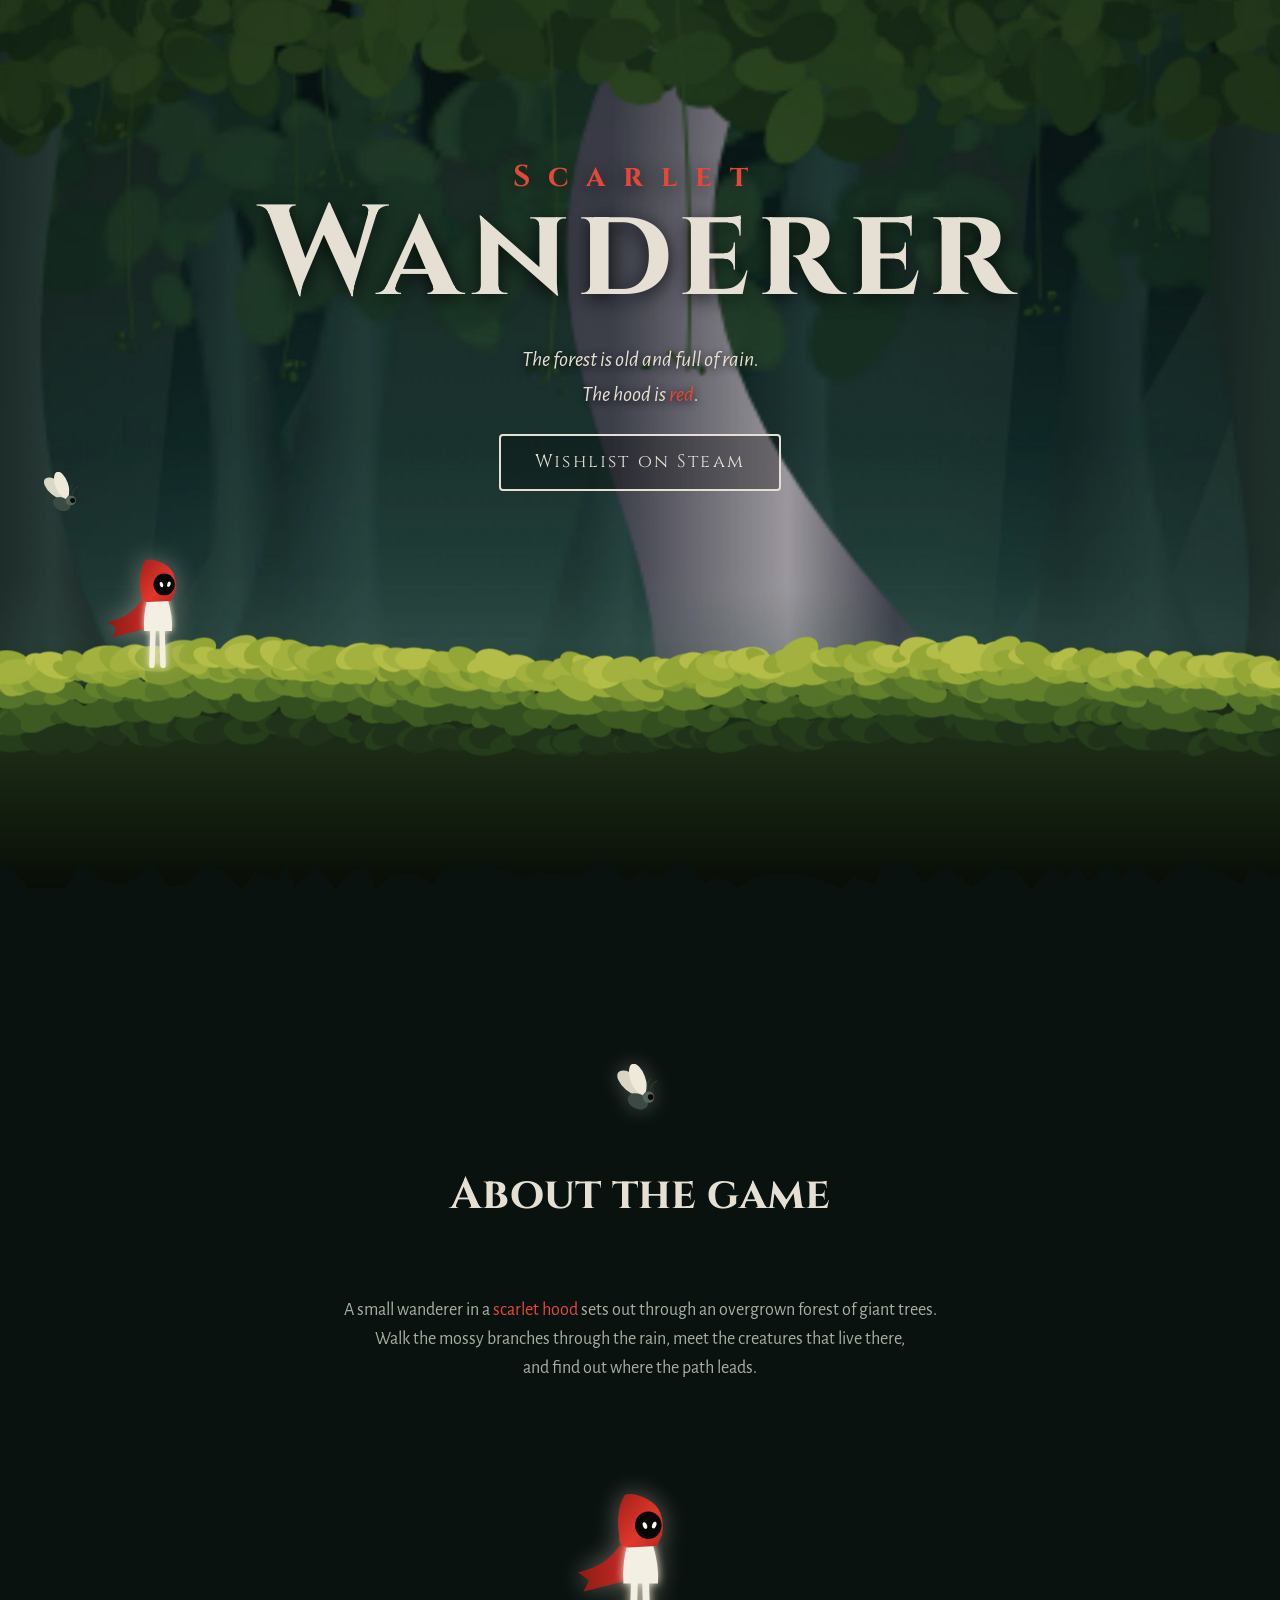
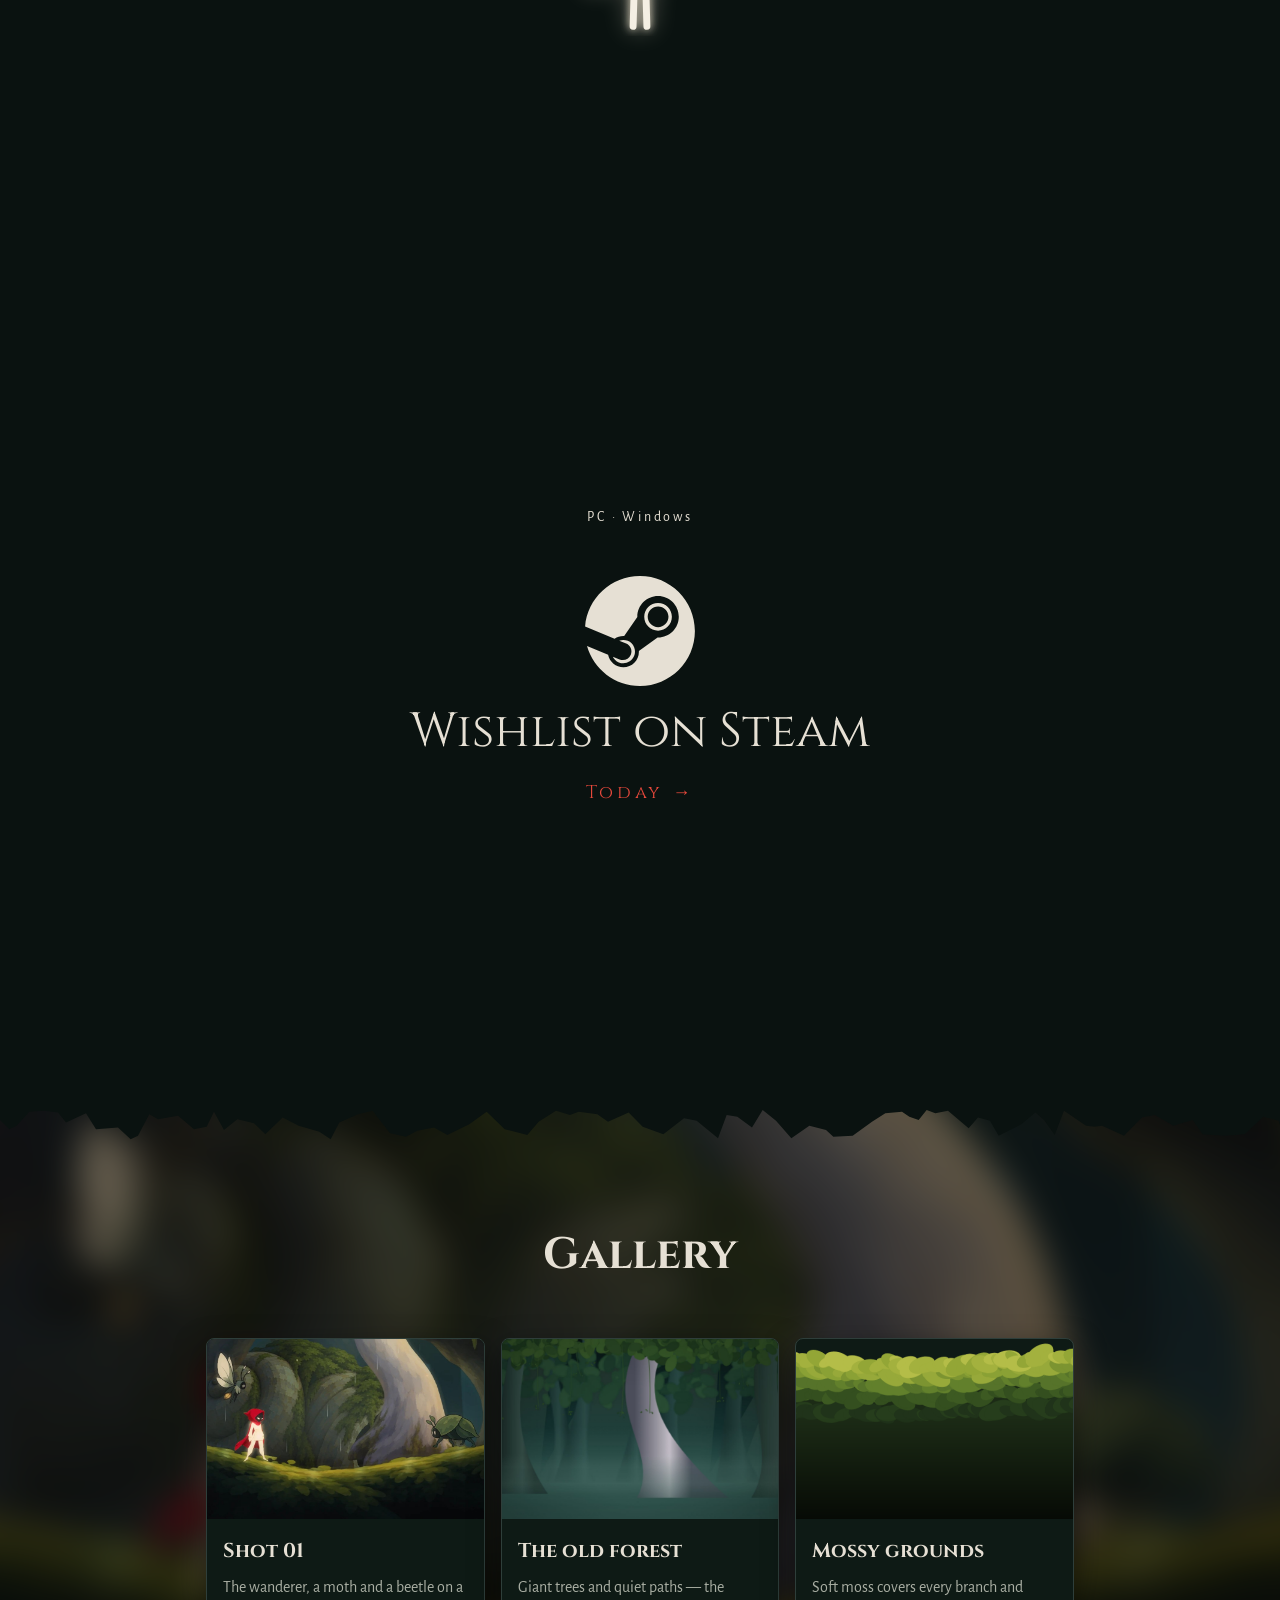
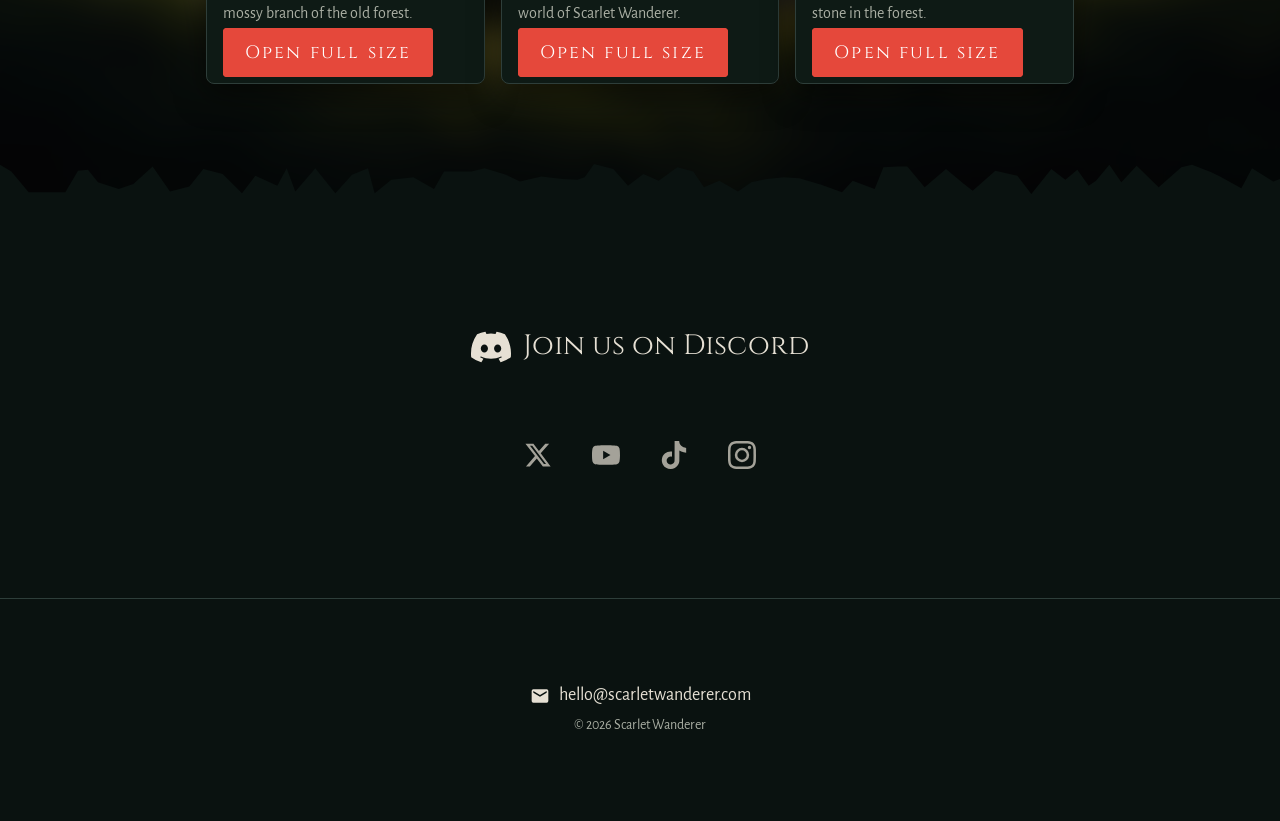
==== index.html @ e4aa215d "Decorate About section with moth and wanderer assets" ====
<!DOCTYPE html>
<html lang="en">

<head>
  <meta charset="UTF-8">
  <meta name="viewport" content="width=device-width, initial-scale=1">
  <title>Scarlet Wanderer</title>
  <meta name="description" content="Scarlet Wanderer: a PC game about a small wanderer in a scarlet hood.">
  <link rel="icon" href="img/favicon.svg">
  <!-- Шрифты: Cinzel для заголовков, Alegreya Sans для текста -->
  <link rel="stylesheet"
    href="https://fonts.googleapis.com/css2?family=Alegreya+Sans:ital@0;1&family=Cinzel:wght@600;700&display=swap">
  <link rel="stylesheet" href="css/style.css">
</head>

<body>

  <!-- 1. ГЛАВНЫЙ ЭКРАН: фон, название, земля и герой -->
  <header class="hero">
    <img class="hero-bg" src="img/forest.jpg" alt="">

    <h1 class="title">
      <span class="title-small">Scarlet</span>
      <span class="title-big">Wanderer</span>
    </h1>
    <p class="tagline">
      The forest is old and full of rain.<br>
      The hood is <span class="red">red</span>.
    </p>
    <!-- ЗАМЕНИТЬ: ссылка на страницу игры в Steam -->
    <a class="btn" href="https://store.steampowered.com/search/?term=Scarlet+Wanderer" target="_blank">
      Wishlist on Steam
    </a>

    <img class="ground" src="img/moss.png" alt="">

    <!-- Персонаж и мотылёк. Их двигают CSS-анимации в style.css -->
    <div class="player">
      <img class="moth" src="img/moth.svg" alt="">
      <img class="hero-img" src="img/hero.svg" alt="The wanderer in a red hood">
    </div>

    <img class="tear tear-bottom" src="img/tear-bottom.svg" alt="">
  </header>

  <main>
    <!-- 2. ОБ ИГРЕ: отдельный кадр на весь экран -->
    <section class="section about">
      <img class="about-moth" src="img/moth.svg" alt="">
      <h2>About the game</h2>
      <!-- ЗАМЕНИТЬ: настоящее описание игры -->
      <p>
        A small wanderer in a <span class="red">scarlet hood</span> sets out through an overgrown forest of giant
        trees.<br>
        Walk the mossy branches through the rain, meet the creatures that live there,<br>
        and find out where the path leads.
      </p>
      <img class="about-hero" src="img/hero.svg" alt="The wanderer in a red hood">
    </section>

    <!-- Вишлист в Steam: отдельный кадр на весь экран -->
    <section class="section wishlist">
      <p class="platform">PC <span class="dot">·</span> Windows</p>
      <a class="steam" href="https://store.steampowered.com/search/?term=Scarlet+Wanderer" target="_blank">
        <img src="img/icons/steam.svg" alt="">
        <span class="steam-text">Wishlist on Steam</span>
        <span class="steam-today">Today →</span>
      </a>
    </section>

    <!-- 3. ГАЛЕРЕЯ: полоса с размытым кадром из игры на фоне и рваными краями сверху и снизу.
         Внутри — три карточки Card с сайта Bootstrap (getbootstrap.com/docs/5.3/components/card/).
         Чтобы добавить карточку, скопируйте блок <div class="card">…</div> и положите картинку в img/ -->
    <section class="gallery-band">
      <img class="gallery-bg" src="img/shot-01.jpg" alt="">
      <img class="tear tear-top" src="img/tear-top.svg" alt="">
      <div class="section">
        <h2>Gallery</h2>
      <div class="cards">
        <div class="card">
          <img src="img/shot-01.jpg" class="card-img-top" alt="Scarlet Wanderer screenshot: the wanderer, a moth and a beetle">
          <div class="card-body">
            <h5 class="card-title">Shot 01</h5>
            <p class="card-text">The wanderer, a moth and a beetle on a mossy branch of the old forest.</p>
            <a href="img/shot-01.jpg" class="btn btn-primary" target="_blank">Open full size</a>
          </div>
        </div>

        <div class="card">
          <img src="img/forest.jpg" class="card-img-top" alt="The old forest with giant trees">
          <div class="card-body">
            <h5 class="card-title">The old forest</h5>
            <p class="card-text">Giant trees and quiet paths — the world of Scarlet Wanderer.</p>
            <a href="img/forest.jpg" class="btn btn-primary" target="_blank">Open full size</a>
          </div>
        </div>

        <div class="card">
          <img src="img/moss.png" class="card-img-top" alt="Soft moss covering the forest ground">
          <div class="card-body">
            <h5 class="card-title">Mossy grounds</h5>
            <p class="card-text">Soft moss covers every branch and stone in the forest.</p>
            <a href="img/moss.png" class="btn btn-primary" target="_blank">Open full size</a>
          </div>
        </div>
        </div>
      </div>
      <img class="tear tear-bottom" src="img/tear-bottom.svg" alt="">
    </section>

    <!-- 4. СООБЩЕСТВО: ЗАМЕНИТЬ ссылки на свои -->
    <section class="section community">
      <a class="discord" href="https://discord.gg/" target="_blank">
        <img src="img/icons/discord.svg" alt="">
        <span>Join us on Discord</span>
      </a>
      <div class="socials">
        <a href="https://x.com/" target="_blank"><img src="img/icons/x.svg" alt="X"></a>
        <a href="https://www.youtube.com/" target="_blank"><img src="img/icons/youtube.svg" alt="YouTube"></a>
        <a href="https://www.tiktok.com/" target="_blank"><img src="img/icons/tiktok.svg" alt="TikTok"></a>
        <a href="https://www.instagram.com/" target="_blank"><img src="img/icons/instagram.svg" alt="Instagram"></a>
      </div>
    </section>
  </main>

  <!-- 5. ПОДВАЛ -->
  <footer class="footer">
    <p>
      <img class="mail" src="img/icons/mail.svg" alt="">
      <!-- ЗАМЕНИТЬ: почта для связи -->
      <span>hello@scarletwanderer.com</span><br>
      <span class="copy">© 2026 Scarlet Wanderer</span>
    </p>
  </footer>
</body>

</html>
---- css/style.css ----
/* ---------- Цвета и шрифты сайта ---------- */
:root {
  --bg: #0a1210;
  --text: #e6e0d4;
  --dim: #a9aea3;
  --red: #e5483b;
  --line: #2e3e3a;
  --ground: 30vh; /* высота полосы мха на главном экране */
  --title-font: "Cinzel", Georgia, serif;
  --text-font: "Alegreya Sans", Arial, sans-serif;
}

* { box-sizing: border-box; }

body {
  margin: 0;
  background: var(--bg);
  color: var(--text);
  font-family: var(--text-font);
  font-size: 18px;
  line-height: 1.6;
}

a { color: inherit; text-decoration: none; }
img { max-width: 100%; }
.red { color: var(--red); }

/* ---------- 1. Главный экран ---------- */
.hero {
  position: relative;
  min-height: 100vh;
  overflow: hidden;
  display: flex;
  flex-direction: column;
  align-items: center;
  padding: 18vh 16px 0;
  text-align: center;
}

/* Фон-картинка растягивается на весь экран */
.hero-bg {
  position: absolute;
  inset: 0;
  width: 100%;
  height: 100%;
  object-fit: cover;
  filter: brightness(0.8);
}

/* Дождь убран: блок .rain удалён из index.html */

/* Всё, что внутри главного экрана, лежит поверх фона */
.title, .tagline, .btn, .player { position: relative; z-index: 2; }

.title {
  margin: 0;
  font-family: var(--title-font);
  line-height: 1;
  text-shadow: 0 4px 20px rgba(0, 0, 0, 0.8);
}

/* span по умолчанию строчный, display: block ставит слова друг под другом */
.title-small { display: block; font-size: clamp(16px, 2.6vw, 30px); letter-spacing: 0.6em; color: var(--red); }
.title-big { display: block; font-size: clamp(44px, 10vw, 128px); letter-spacing: 0.06em; }

.tagline {
  font-style: italic;
  font-size: clamp(17px, 1.9vw, 22px);
  text-shadow: 0 2px 8px rgba(0, 0, 0, 0.9);
}

.btn {
  padding: 12px 34px;
  border: 2px solid var(--text);
  border-radius: 4px;
  font-family: var(--title-font);
  letter-spacing: 0.12em;
  background: rgba(0, 0, 0, 0.3);
  transition: 0.3s;
}

.btn:hover { border-color: var(--red); background: rgba(214, 58, 46, 0.3); }

/* Полоса мха внизу экрана */
.ground {
  position: absolute;
  left: 0;
  bottom: 0;
  width: 100%;
  height: var(--ground);
  object-fit: cover;
  object-position: top;
  z-index: 1;
}

/* Персонаж стоит на мхе, неподвижный статичный кадр */
.player {
  position: absolute;
  left: 8%;
  bottom: calc(var(--ground) * 0.84);
  pointer-events: none; /* не мешает нажимать на кнопку */
}

.hero-img {
  display: block;
  height: 16vh;
  filter: drop-shadow(0 0 12px rgba(255, 244, 220, 0.35));
}

/* Мотылёк висит рядом с героем */
.moth {
  position: absolute;
  top: -40%;
  left: -60%;
  width: 50%;
}

/* ---------- 2–4. Секции: много воздуха, каждый блок — отдельно ---------- */
.section { max-width: 900px; margin: 0 auto; padding: 120px 16px; text-align: center; }
h2 { margin: 0 0 48px; font-family: var(--title-font); font-size: clamp(30px, 4vw, 44px); }

.about p { color: var(--dim); }

/* Украшения секции «About the game»: мотылёк над заголовком и герой под текстом */
.about-moth {
  align-self: center;
  width: 64px;
  margin: 0 0 32px;
  filter: drop-shadow(0 0 10px rgba(255, 244, 220, 0.25));
}

.about-hero {
  align-self: center;
  height: 20vh;
  margin-top: 56px;
  filter: drop-shadow(0 0 12px rgba(255, 244, 220, 0.35));
}

.platform { font-size: 14px; letter-spacing: 0.2em; margin-bottom: 48px; }

/* «About the game» и «Wishlist on Steam» — два отдельных кадра на весь экран */
.about,
.wishlist {
  min-height: 100vh;
  display: flex;
  flex-direction: column;
  justify-content: center;
}

.steam { display: inline-flex; flex-direction: column; align-items: center; gap: 8px; }
.steam img { width: 110px; transition: 0.3s; }
.steam:hover img { transform: scale(1.08); }
.steam-text { font-family: var(--title-font); font-size: clamp(28px, 5vw, 48px); }
.steam-today { font-family: var(--title-font); color: var(--red); letter-spacing: 0.2em; }

/* ---------- Лента галереи: размытый кадр из игры на фоне, рваные края сверху и снизу ---------- */
.gallery-band { position: relative; overflow: hidden; }

.gallery-bg {
  position: absolute;
  inset: 0;
  width: 100%;
  height: 100%;
  object-fit: cover;
  filter: blur(16px) brightness(0.45);
  transform: scale(1.1); /* чтобы размытые края не просвечивали */
}

/* Рваные края цвета страницы: в галерее и внизу главного экрана */
.tear { position: absolute; left: 0; width: 100%; height: 50px; z-index: 1; }
.tear-top { top: 0; }
.tear-bottom { bottom: 0; }
.hero .tear { z-index: 3; } /* рваный край поверх мха */

.gallery-band .section { position: relative; z-index: 2; padding: 120px 16px; }

/* ---------- Галерея: три карточки в ряд, на телефоне — в столбик ---------- */
.cards { display: grid; grid-template-columns: repeat(3, 1fr); gap: 16px; }

/* ---------- Карточка: классы Card с getbootstrap.com, перекрашены под тему сайта ---------- */
.card {
  display: flex;
  flex-direction: column;
  word-wrap: break-word;
  background: #0e1a15;
  border: 1px solid var(--line);
  border-radius: 8px;
  overflow: hidden;
  box-shadow: 0 12px 30px rgba(0, 0, 0, 0.5); /* тень, чтобы карточки читались на размытом фоне */
}

.card-img-top { display: block; width: 100%; height: 180px; object-fit: cover; }

.card-body { padding: 16px; text-align: left; }
.card-title { margin: 0 0 8px; font-family: var(--title-font); font-size: 20px; }
.card-text { margin: 0 0 12px; color: var(--dim); font-size: 16px; }

/* Сплошная кнопка как btn-primary в Bootstrap, но в алом цвете игры */
.btn-primary {
  padding: 10px 20px;
  border-color: var(--red);
  background: var(--red);
  color: #fff;
}
.btn-primary:hover {
  border-color: #c73a2f;
  background: #c73a2f;
  color: #fff;
}

@media (max-width: 720px) {
  .cards { grid-template-columns: 1fr; }
  .section,
  .gallery-band .section { padding: 72px 16px; }
  h2 { margin-bottom: 32px; }
}

.discord { display: inline-flex; align-items: center; gap: 12px; font-family: var(--title-font); font-size: 28px; }
.discord img { width: 40px; }
.socials { display: flex; justify-content: center; gap: 40px; margin-top: 64px; }
.socials img { width: 28px; opacity: 0.7; transition: 0.3s; }
.socials img:hover { opacity: 1; }

/* ---------- 5. Подвал ---------- */
.footer { padding: 64px 16px; text-align: center; border-top: 1px solid var(--line); }
.mail { width: 20px; vertical-align: middle; margin-right: 6px; }
.copy { font-size: 14px; color: var(--dim); }
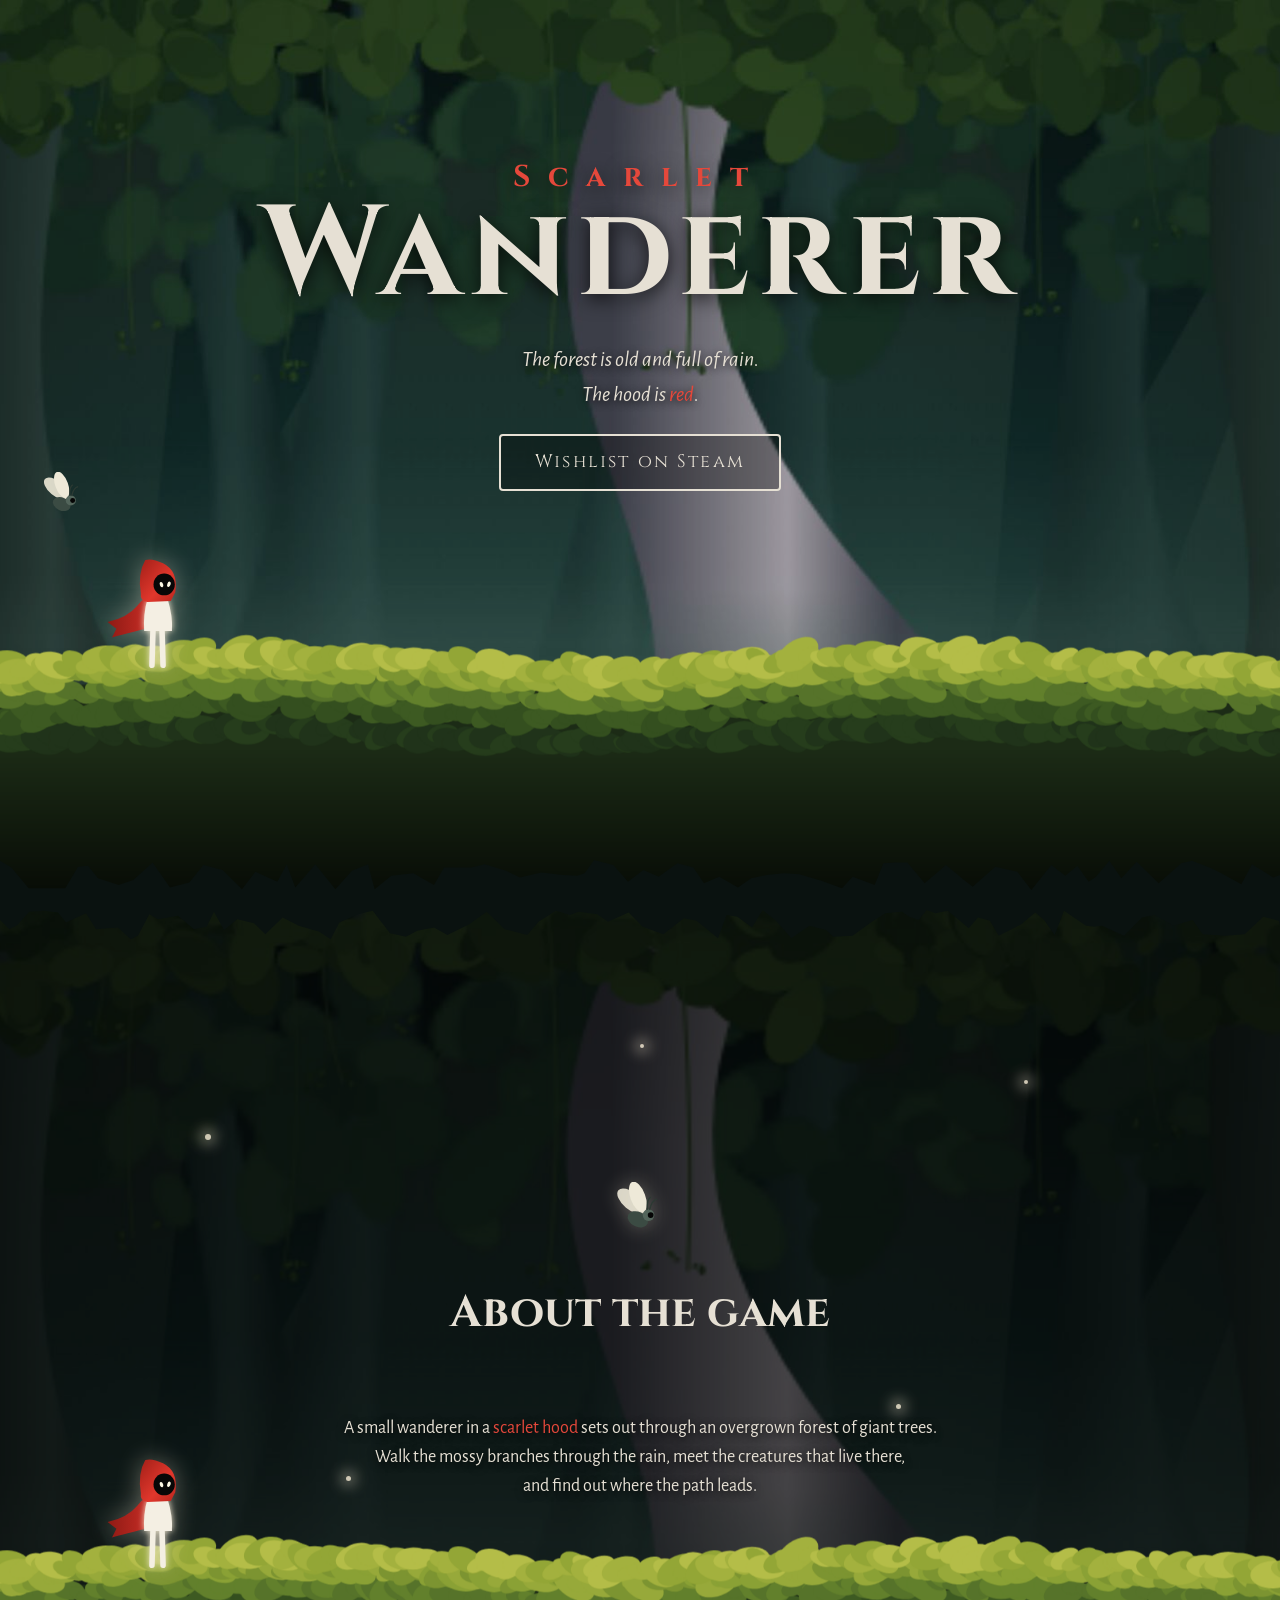
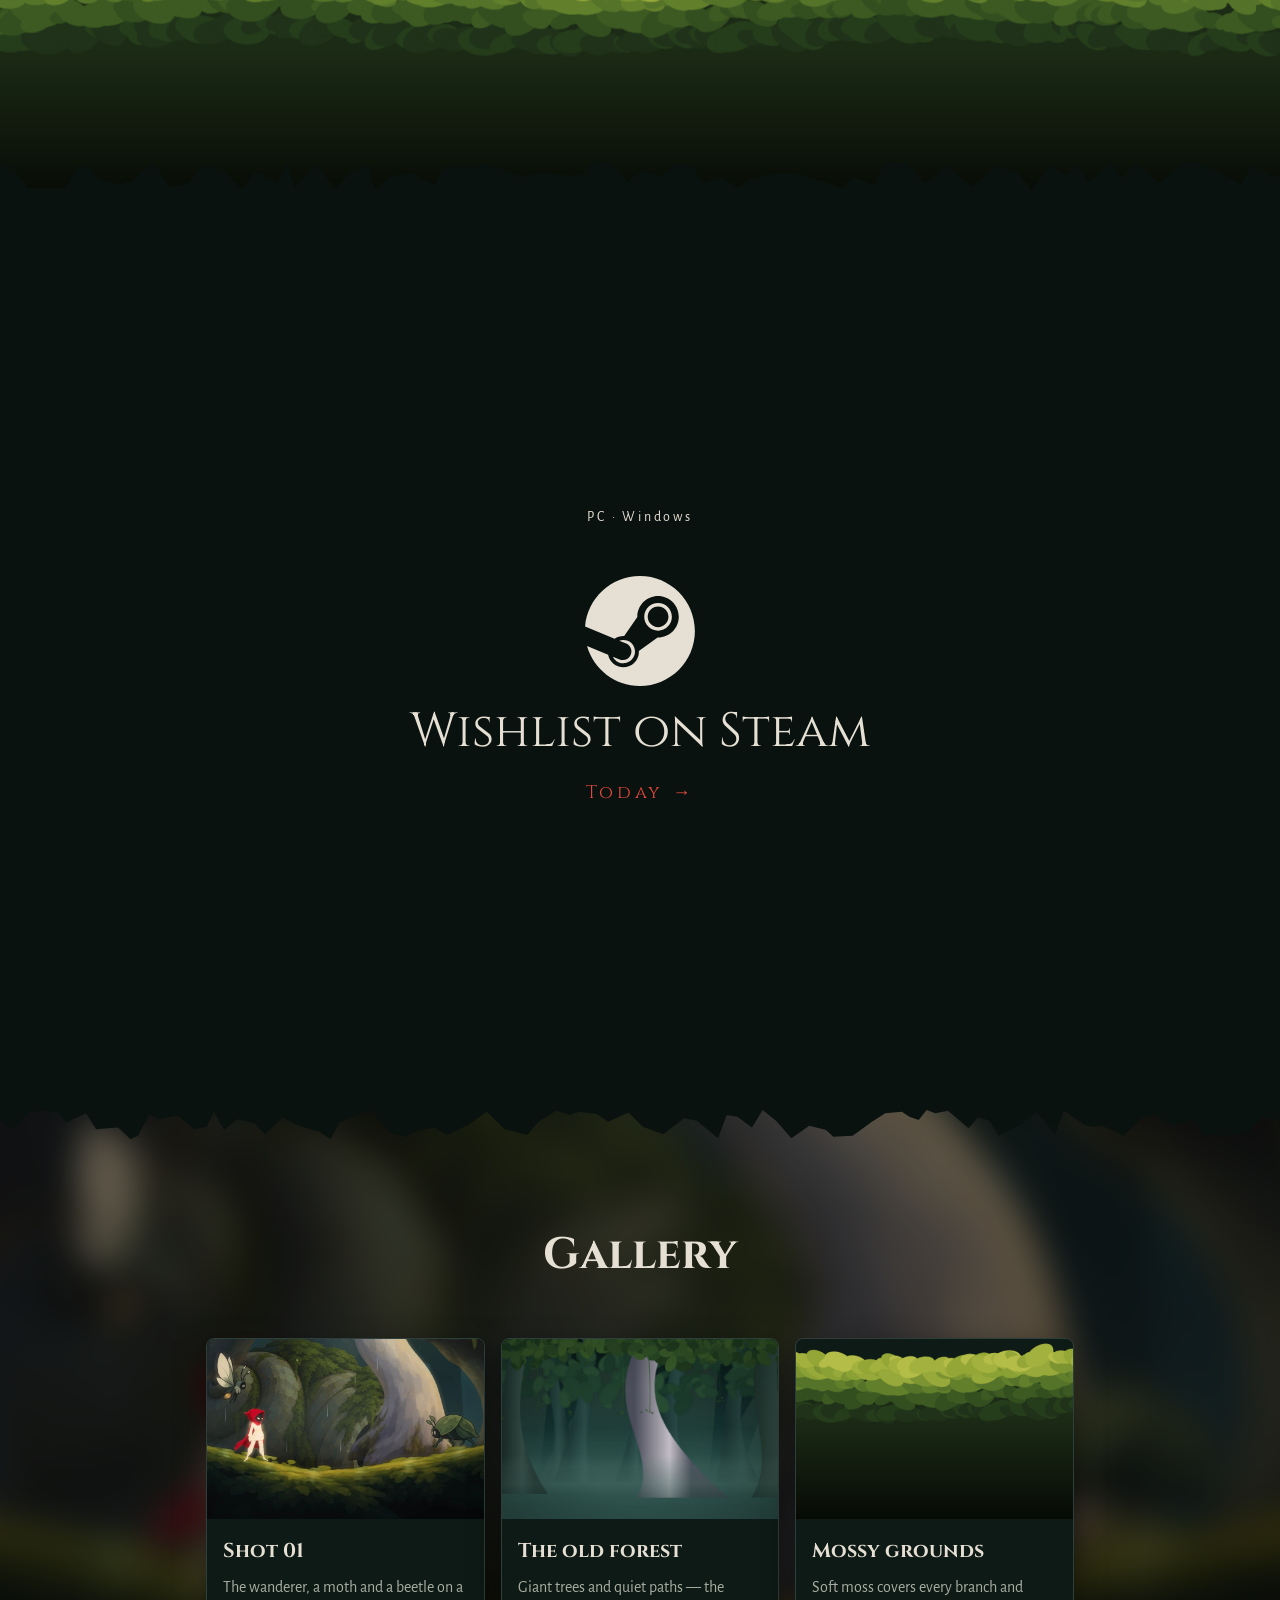
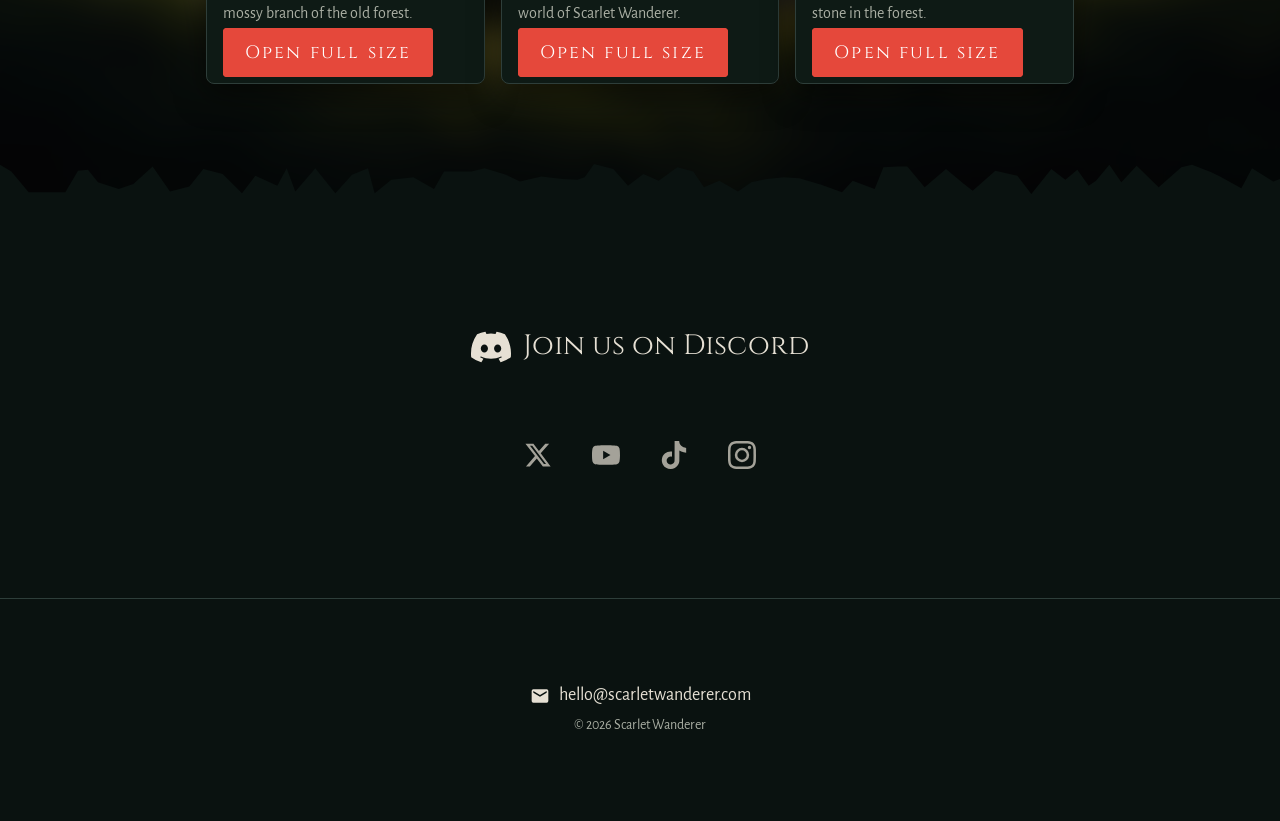
==== commit abe1dba3: "About section as full atmospheric scene: forest bg, moss, wanderer, moth, fireflies, torn edges" ====
--- a/index.html
+++ b/index.html
@@ -44,18 +44,35 @@
   </header>
 
   <main>
-    <!-- 2. ОБ ИГРЕ: отдельный кадр на весь экран -->
-    <section class="section about">
-      <img class="about-moth" src="img/moth.svg" alt="">
-      <h2>About the game</h2>
-      <!-- ЗАМЕНИТЬ: настоящее описание игры -->
-      <p>
-        A small wanderer in a <span class="red">scarlet hood</span> sets out through an overgrown forest of giant
-        trees.<br>
-        Walk the mossy branches through the rain, meet the creatures that live there,<br>
-        and find out where the path leads.
-      </p>
-      <img class="about-hero" src="img/hero.svg" alt="The wanderer in a red hood">
+    <!-- 2. ОБ ИГРЕ: отдельный кадр-сцена на весь экран — лес, мох, герой, мотылёк и светлячки -->
+    <section class="about-band">
+      <img class="about-bg" src="img/forest.jpg" alt="">
+      <img class="tear tear-top" src="img/tear-top.svg" alt="">
+
+      <!-- Светлячки: неподвижные тёплые огоньки в воздухе -->
+      <span class="firefly" style="left: 16%; top: 26%;"></span>
+      <span class="firefly" style="left: 80%; top: 20%; width: 4px; height: 4px;"></span>
+      <span class="firefly" style="left: 70%; top: 56%; width: 5px; height: 5px;"></span>
+      <span class="firefly" style="left: 27%; top: 64%; width: 5px; height: 5px;"></span>
+      <span class="firefly" style="left: 50%; top: 16%; width: 4px; height: 4px;"></span>
+
+      <div class="section about">
+        <img class="about-moth" src="img/moth.svg" alt="">
+        <h2>About the game</h2>
+        <!-- ЗАМЕНИТЬ: настоящее описание игры -->
+        <p>
+          A small wanderer in a <span class="red">scarlet hood</span> sets out through an overgrown forest of giant
+          trees.<br>
+          Walk the mossy branches through the rain, meet the creatures that live there,<br>
+          and find out where the path leads.
+        </p>
+      </div>
+
+      <img class="ground" src="img/moss.png" alt="">
+      <div class="about-player">
+        <img class="hero-img" src="img/hero.svg" alt="The wanderer in a red hood">
+      </div>
+      <img class="tear tear-bottom" src="img/tear-bottom.svg" alt="">
     </section>
 
     <!-- Вишлист в Steam: отдельный кадр на весь экран -->
--- a/css/style.css
+++ b/css/style.css
@@ -119,22 +119,53 @@
 .section { max-width: 900px; margin: 0 auto; padding: 120px 16px; text-align: center; }
 h2 { margin: 0 0 48px; font-family: var(--title-font); font-size: clamp(30px, 4vw, 44px); }
 
-.about p { color: var(--dim); }
-
-/* Украшения секции «About the game»: мотылёк над заголовком и герой под текстом */
+/* ---------- «About the game»: кадр-сцена на весь экран ---------- */
+.about-band { position: relative; overflow: hidden; }
+
+/* Фон — тот же лес, затемнённый и приглушённый */
+.about-bg {
+  position: absolute;
+  inset: 0;
+  width: 100%;
+  height: 100%;
+  object-fit: cover;
+  filter: brightness(0.35) saturate(0.9);
+}
+
+.about-band .section { position: relative; z-index: 2; }
+.about-band .tear { z-index: 3; } /* рваный край поверх мха и фона */
+
+/* Герой стоит на мху слева, как на главном экране */
+.about-player {
+  position: absolute;
+  left: 8%;
+  bottom: calc(var(--ground) * 0.84);
+  z-index: 2;
+  pointer-events: none;
+}
+
+/* Мотылёк парит над заголовком */
 .about-moth {
   align-self: center;
   width: 64px;
   margin: 0 0 32px;
-  filter: drop-shadow(0 0 10px rgba(255, 244, 220, 0.25));
-}
-
-.about-hero {
-  align-self: center;
-  height: 20vh;
-  margin-top: 56px;
-  filter: drop-shadow(0 0 12px rgba(255, 244, 220, 0.35));
-}
+  filter: drop-shadow(0 0 10px rgba(255, 244, 220, 0.3));
+}
+
+/* Светлячки: тёплые неподвижные огоньки */
+.firefly {
+  position: absolute;
+  width: 6px;
+  height: 6px;
+  border-radius: 50%;
+  background: #fff4dc;
+  box-shadow: 0 0 14px 5px rgba(255, 244, 220, 0.5);
+  opacity: 0.8;
+  z-index: 2;
+  pointer-events: none;
+}
+
+.about p { color: var(--text); text-shadow: 0 2px 8px rgba(0, 0, 0, 0.8); }
 
 .platform { font-size: 14px; letter-spacing: 0.2em; margin-bottom: 48px; }
 
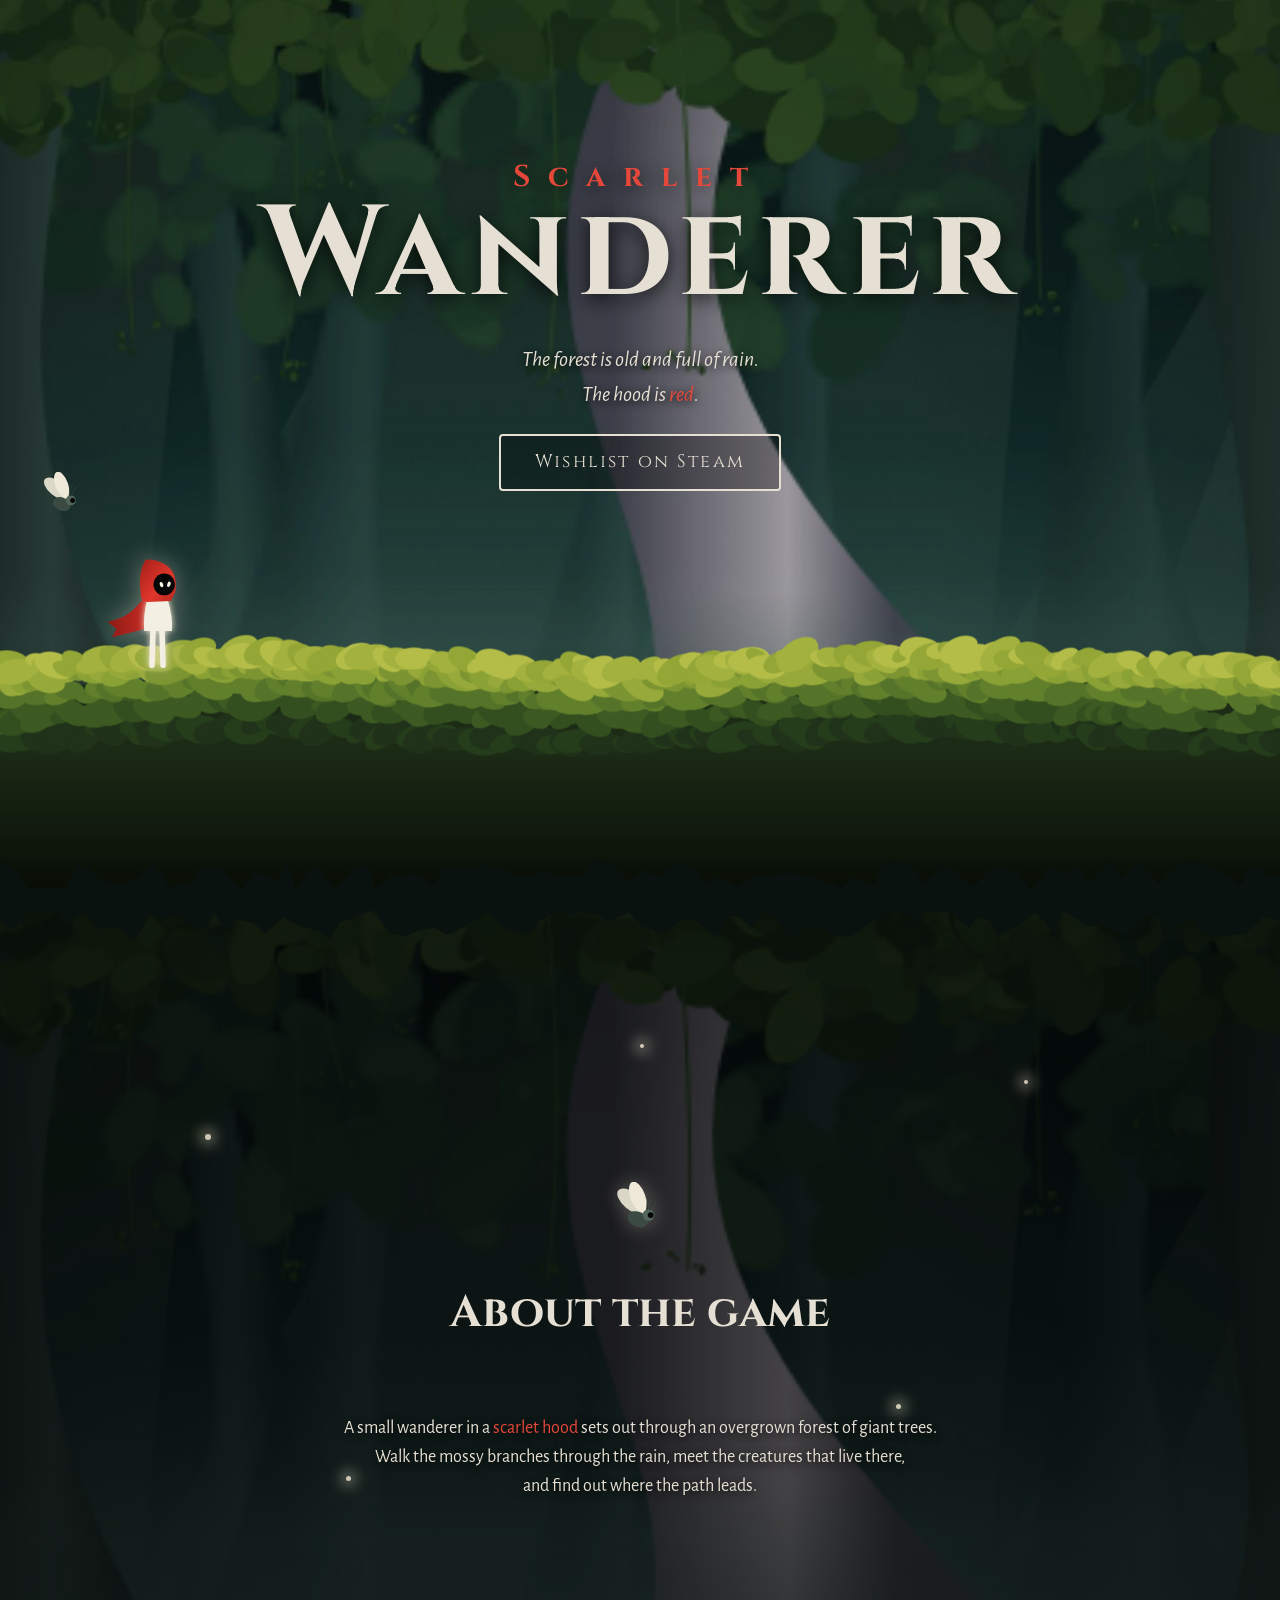
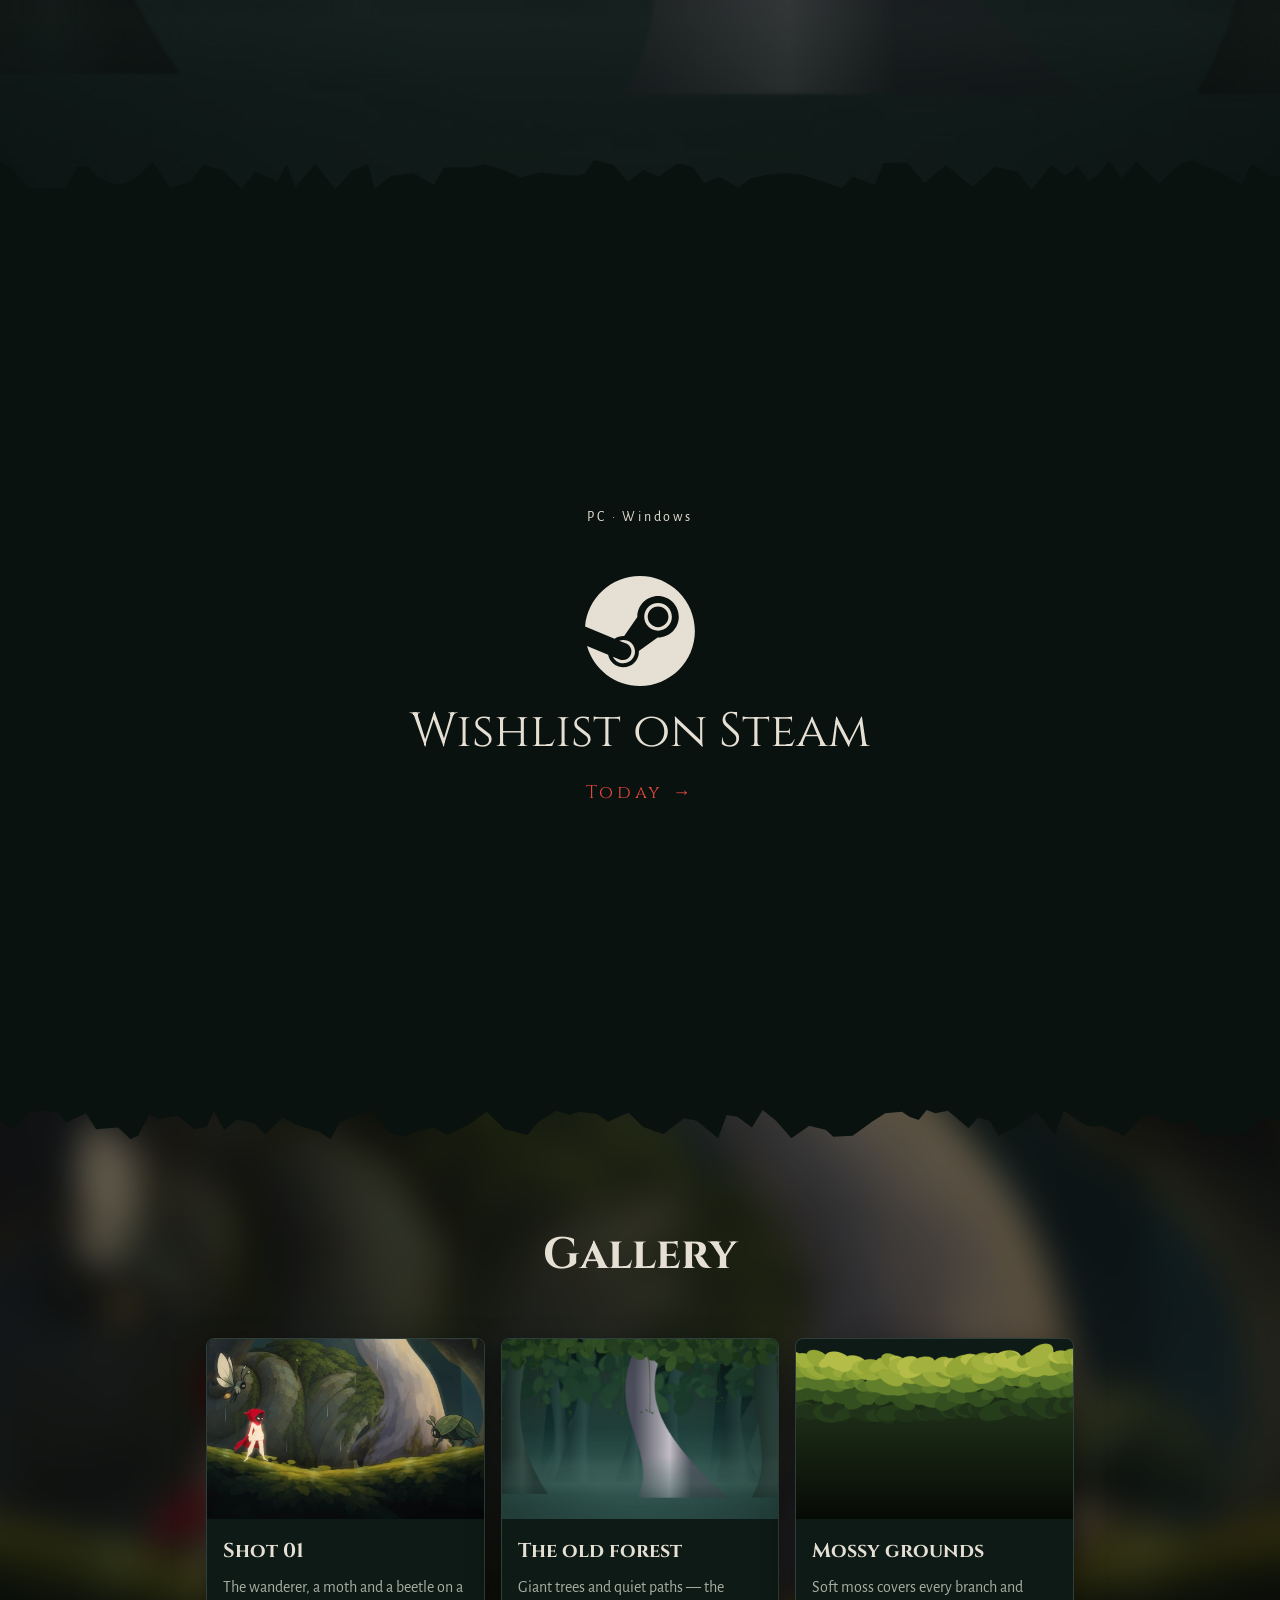
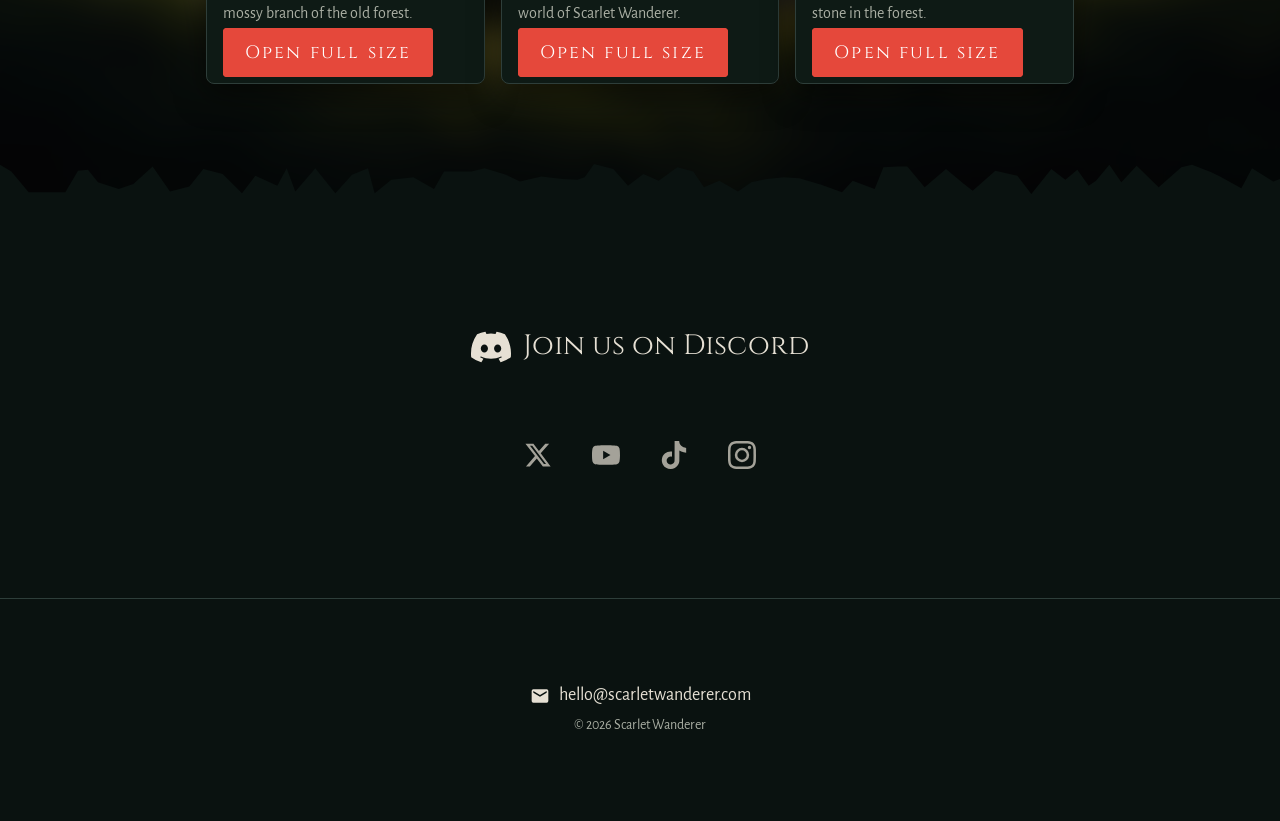
==== commit 6f9f854e: "Moss and wanderer belong to hero only; hero moss is the hero-about divider" ====
--- a/index.html
+++ b/index.html
@@ -68,10 +68,6 @@
         </p>
       </div>
 
-      <img class="ground" src="img/moss.png" alt="">
-      <div class="about-player">
-        <img class="hero-img" src="img/hero.svg" alt="The wanderer in a red hood">
-      </div>
       <img class="tear tear-bottom" src="img/tear-bottom.svg" alt="">
     </section>
 
--- a/css/style.css
+++ b/css/style.css
@@ -133,16 +133,7 @@
 }
 
 .about-band .section { position: relative; z-index: 2; }
-.about-band .tear { z-index: 3; } /* рваный край поверх мха и фона */
-
-/* Герой стоит на мху слева, как на главном экране */
-.about-player {
-  position: absolute;
-  left: 8%;
-  bottom: calc(var(--ground) * 0.84);
-  z-index: 2;
-  pointer-events: none;
-}
+.about-band .tear { z-index: 3; } /* рваный край поверх фона */
 
 /* Мотылёк парит над заголовком */
 .about-moth {
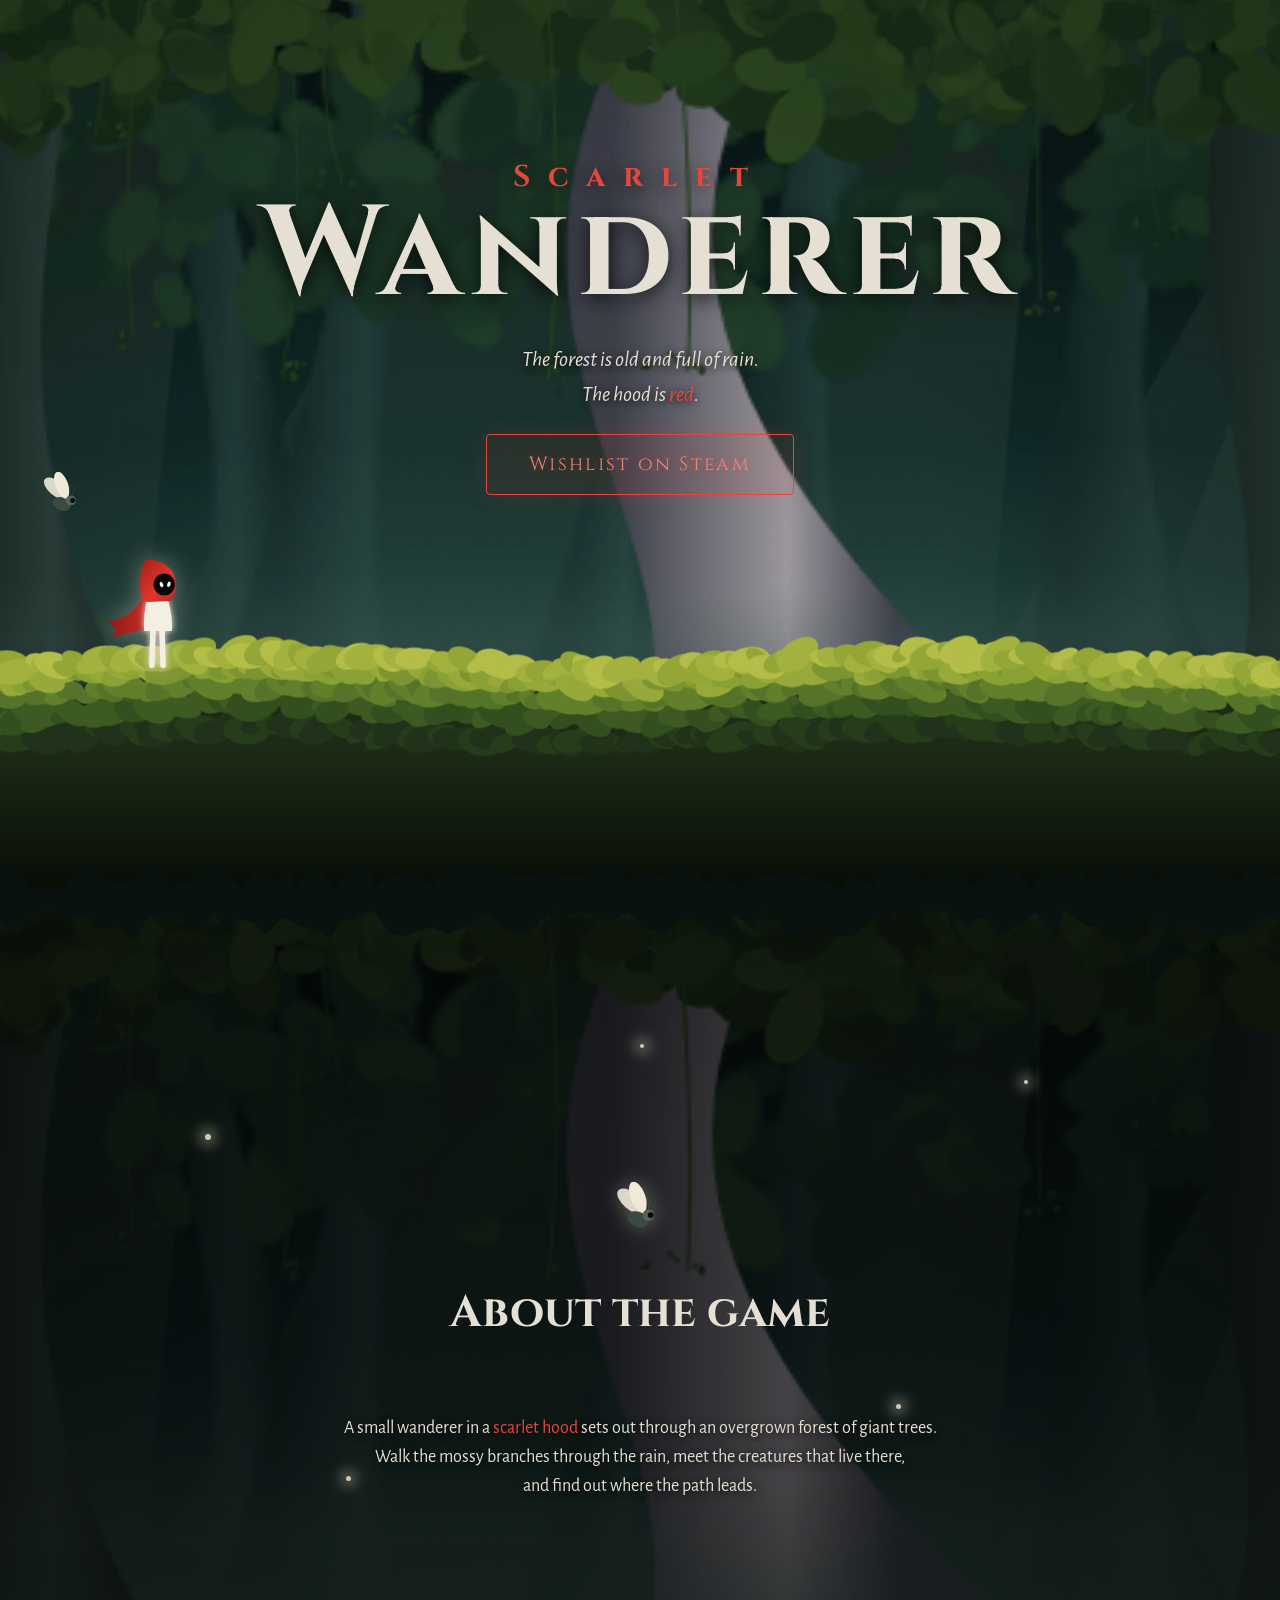
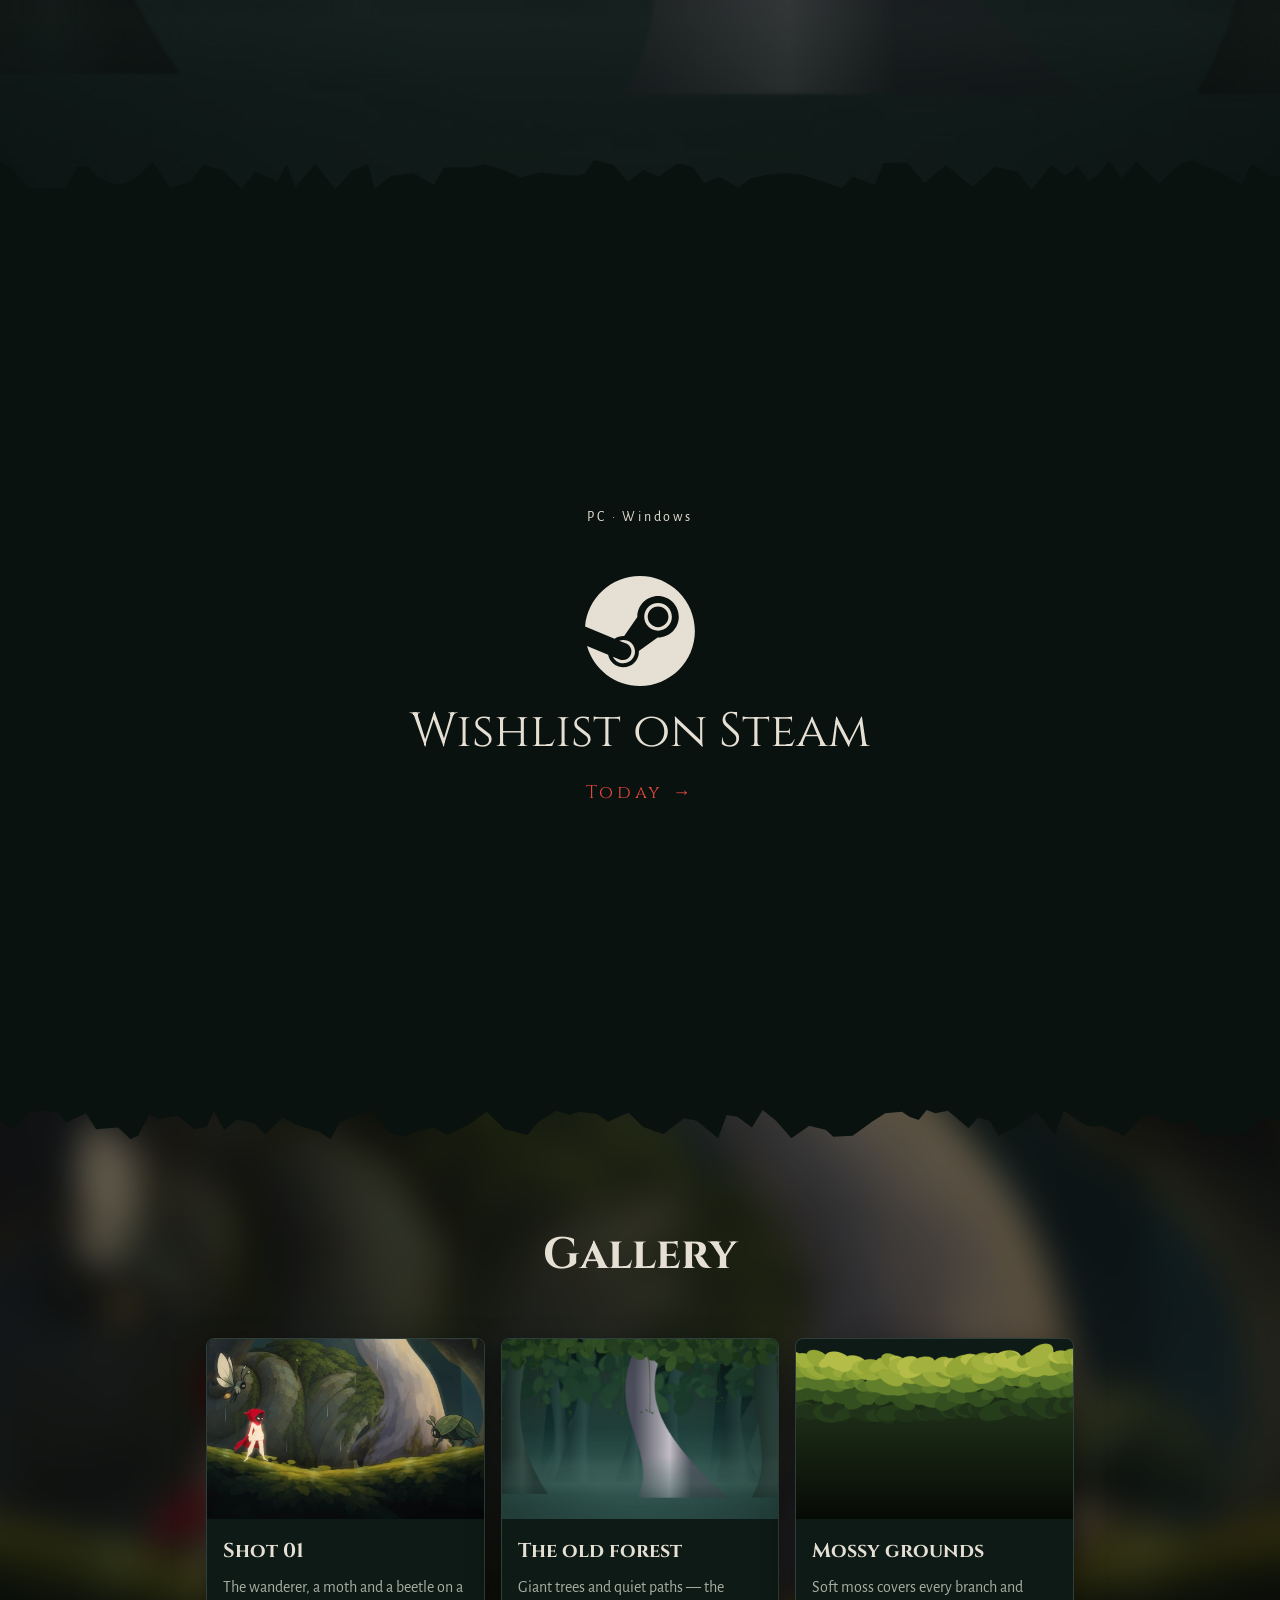
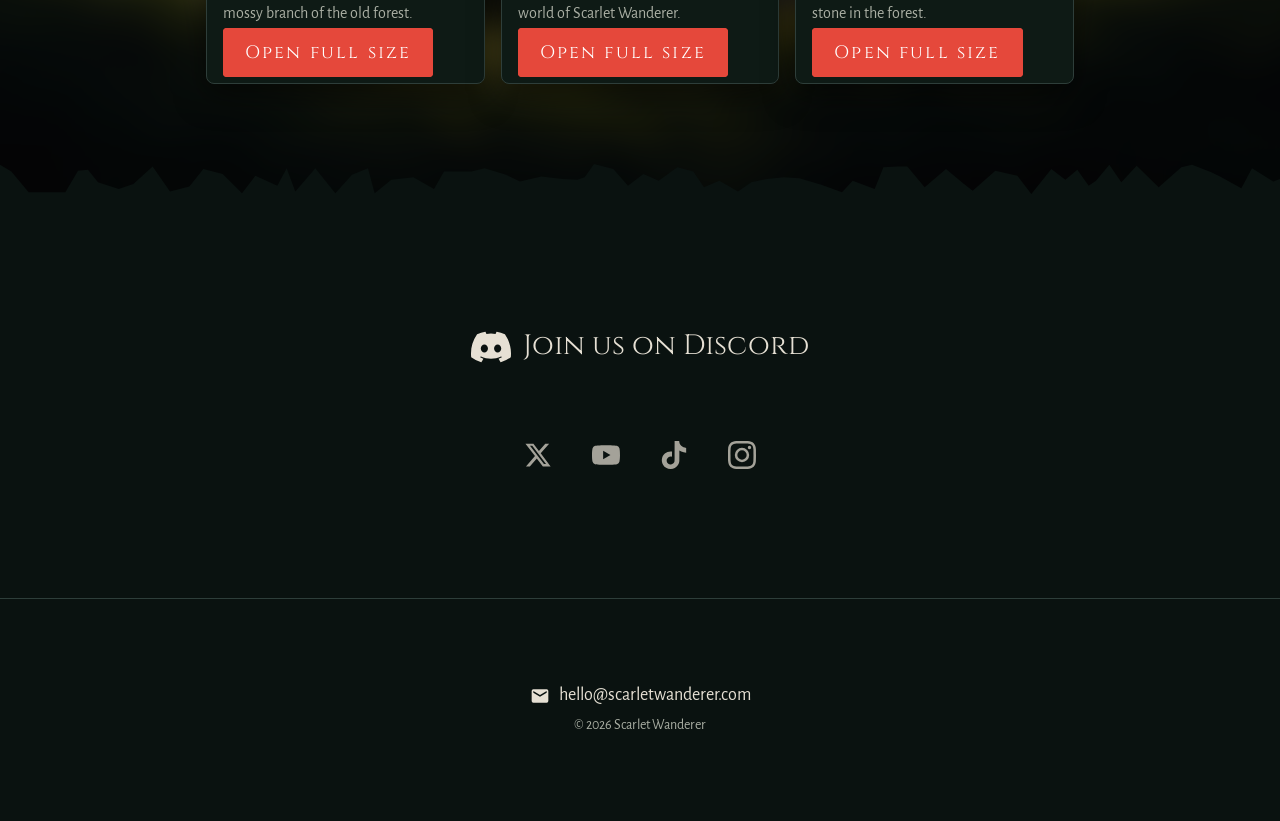
==== commit 37d15ef8: "Bootstrap Buttons on hero (outline-danger btn-lg) and gallery cards (btn-danger), scarlet-skinned" ====
--- a/index.html
+++ b/index.html
@@ -27,8 +27,8 @@
       The forest is old and full of rain.<br>
       The hood is <span class="red">red</span>.
     </p>
-    <!-- ЗАМЕНИТЬ: ссылка на страницу игры в Steam -->
-    <a class="btn" href="https://store.steampowered.com/search/?term=Scarlet+Wanderer" target="_blank">
+    <!-- ЗАМЕНИТЬ: ссылка на страницу игры в Steam. Кнопка: btn-outline-danger btn-lg с getbootstrap.com/docs/5.3/components/buttons/ -->
+    <a class="btn btn-outline-danger btn-lg" href="https://store.steampowered.com/search/?term=Scarlet+Wanderer" target="_blank">
       Wishlist on Steam
     </a>
 
@@ -95,7 +95,7 @@
           <div class="card-body">
             <h5 class="card-title">Shot 01</h5>
             <p class="card-text">The wanderer, a moth and a beetle on a mossy branch of the old forest.</p>
-            <a href="img/shot-01.jpg" class="btn btn-primary" target="_blank">Open full size</a>
+            <a href="img/shot-01.jpg" class="btn btn-danger" target="_blank">Open full size</a>
           </div>
         </div>
 
@@ -104,7 +104,7 @@
           <div class="card-body">
             <h5 class="card-title">The old forest</h5>
             <p class="card-text">Giant trees and quiet paths — the world of Scarlet Wanderer.</p>
-            <a href="img/forest.jpg" class="btn btn-primary" target="_blank">Open full size</a>
+            <a href="img/forest.jpg" class="btn btn-danger" target="_blank">Open full size</a>
           </div>
         </div>
 
@@ -113,7 +113,7 @@
           <div class="card-body">
             <h5 class="card-title">Mossy grounds</h5>
             <p class="card-text">Soft moss covers every branch and stone in the forest.</p>
-            <a href="img/moss.png" class="btn btn-primary" target="_blank">Open full size</a>
+            <a href="img/moss.png" class="btn btn-danger" target="_blank">Open full size</a>
           </div>
         </div>
         </div>
--- a/css/style.css
+++ b/css/style.css
@@ -79,8 +79,6 @@
   transition: 0.3s;
 }
 
-.btn:hover { border-color: var(--red); background: rgba(214, 58, 46, 0.3); }
-
 /* Полоса мха внизу экрана */
 .ground {
   position: absolute;
@@ -217,17 +215,43 @@
 .card-title { margin: 0 0 8px; font-family: var(--title-font); font-size: 20px; }
 .card-text { margin: 0 0 12px; color: var(--dim); font-size: 16px; }
 
-/* Сплошная кнопка как btn-primary в Bootstrap, но в алом цвете игры */
-.btn-primary {
+/* ---------- Кнопки: классы Buttons с getbootstrap.com, перекрашены под сеттинг ---------- */
+
+/* Титульник: контурная btn-outline-danger btn-lg — алая, с тёплым свечением */
+.btn-outline-danger {
+  border-width: 1.5px;
+  border-color: var(--red);
+  background: rgba(214, 58, 46, 0.08);
+  color: #ef8378;
+  text-shadow: 0 0 12px rgba(229, 72, 59, 0.4);
+  box-shadow: 0 0 22px rgba(229, 72, 59, 0.15);
+}
+
+.btn-outline-danger:hover {
+  border-color: var(--red);
+  background: var(--red);
+  color: #fff;
+  text-shadow: none;
+  box-shadow: 0 0 34px rgba(229, 72, 59, 0.5);
+  transform: translateY(-2px);
+}
+
+.btn-lg { padding: 14px 42px; font-size: 19px; }
+
+/* В галерее: сплошная btn-danger — алая, светлеет и светится при наведении */
+.btn-danger {
   padding: 10px 20px;
   border-color: var(--red);
   background: var(--red);
   color: #fff;
 }
-.btn-primary:hover {
-  border-color: #c73a2f;
-  background: #c73a2f;
+
+.btn-danger:hover {
+  border-color: #ff6f61;
+  background: #ff6f61;
   color: #fff;
+  box-shadow: 0 0 24px rgba(229, 72, 59, 0.45);
+  transform: translateY(-2px);
 }
 
 @media (max-width: 720px) {
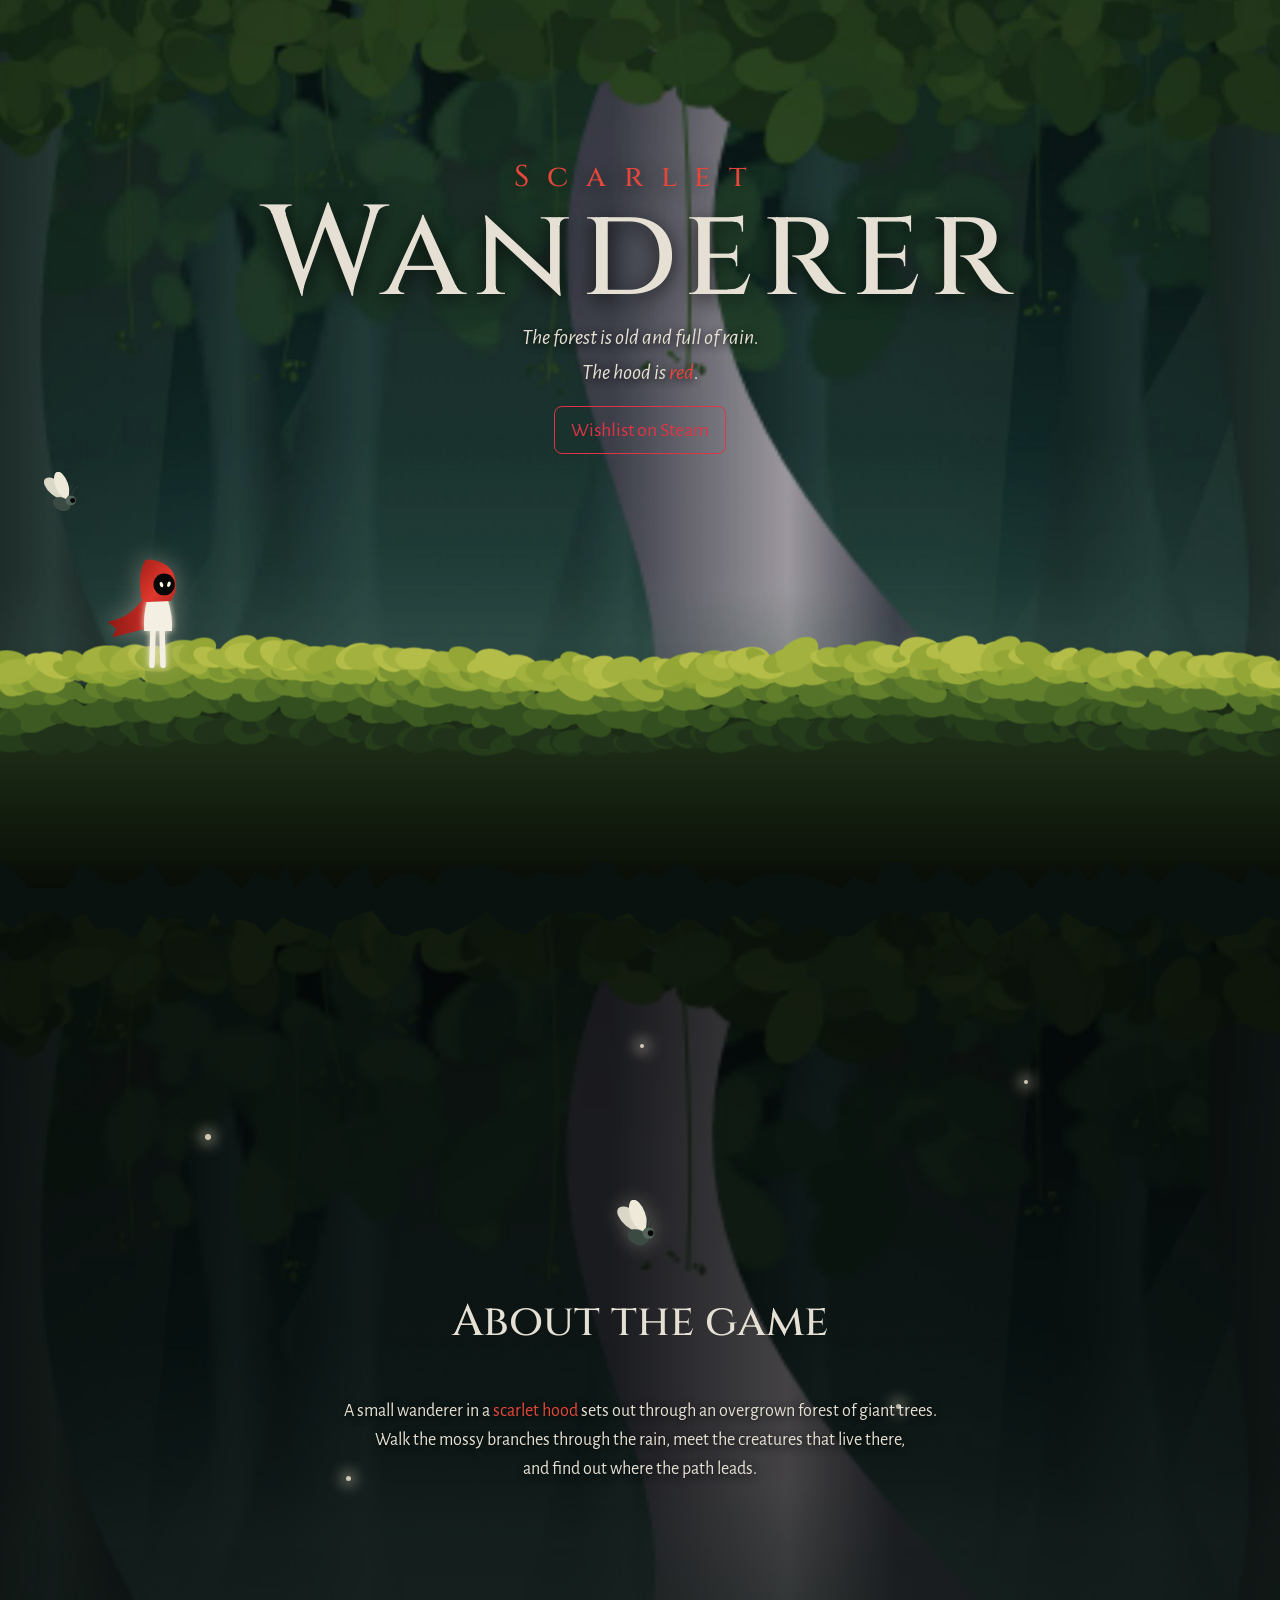
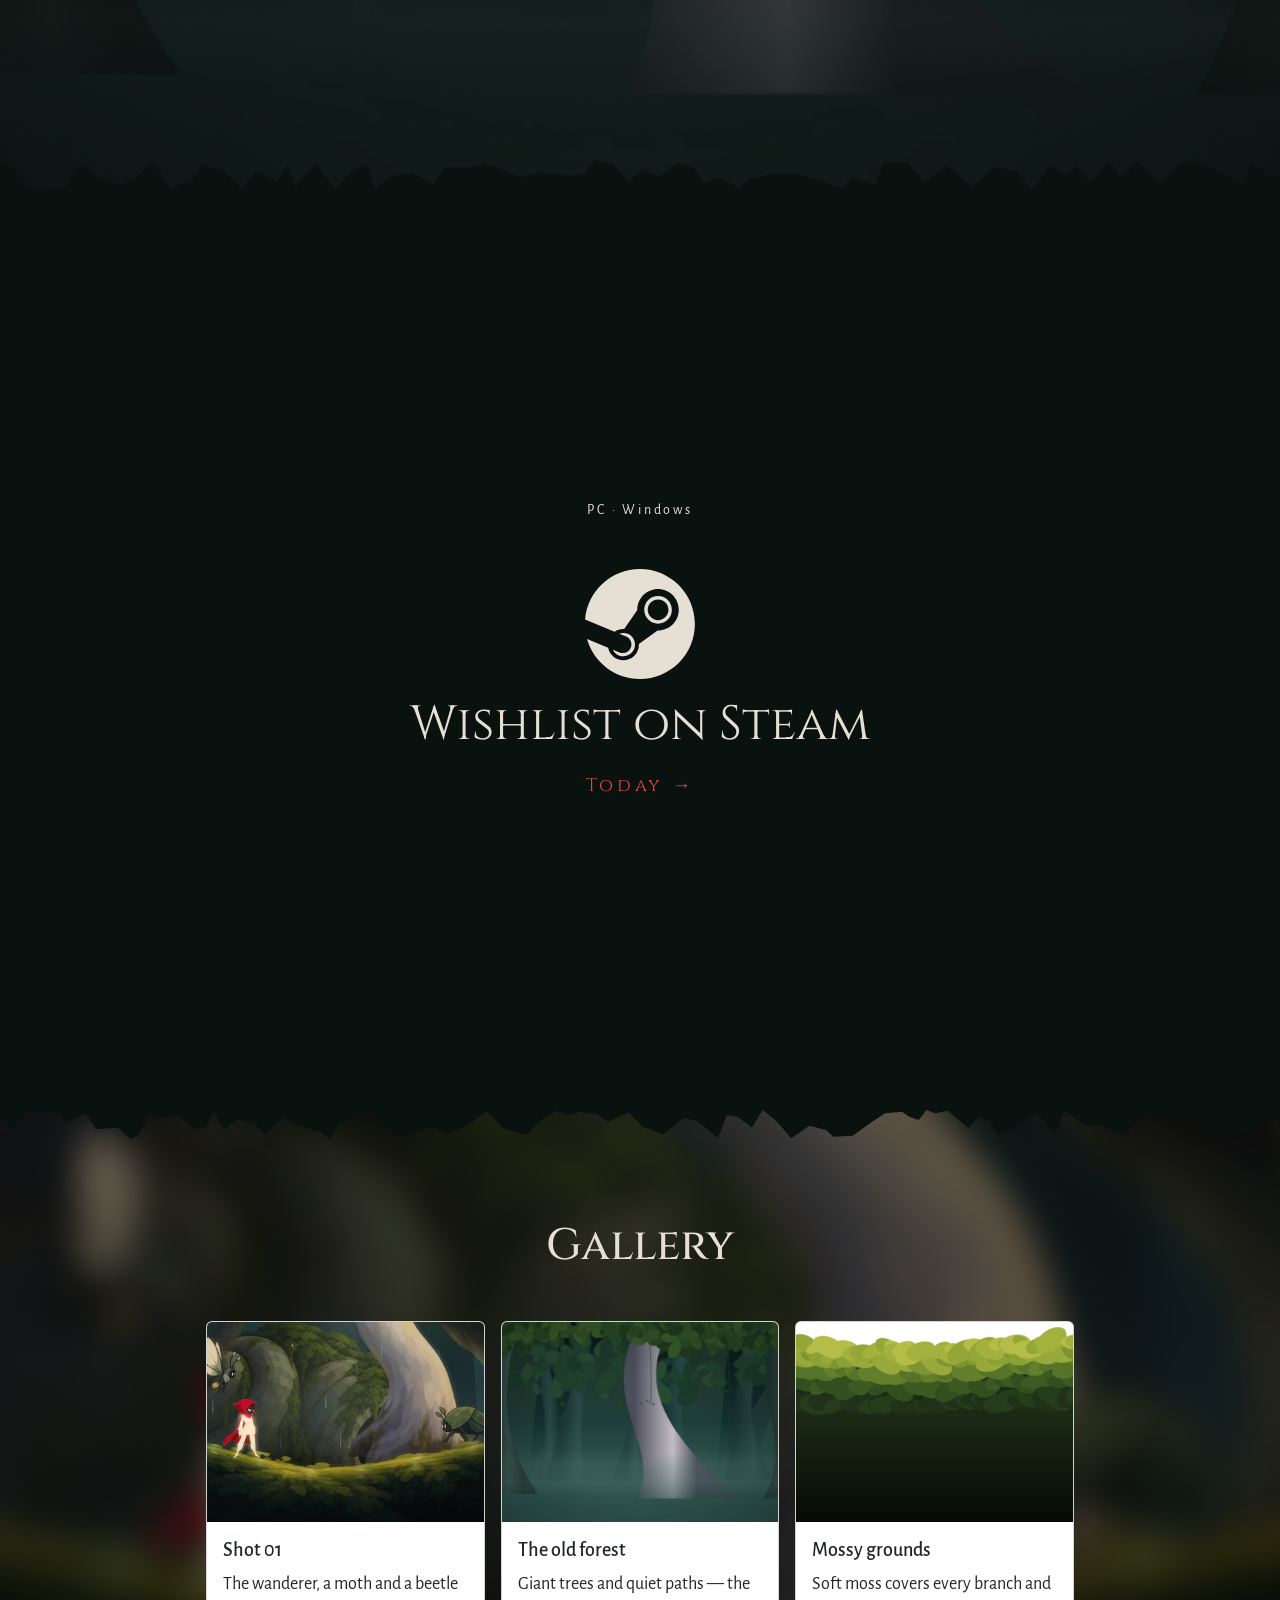
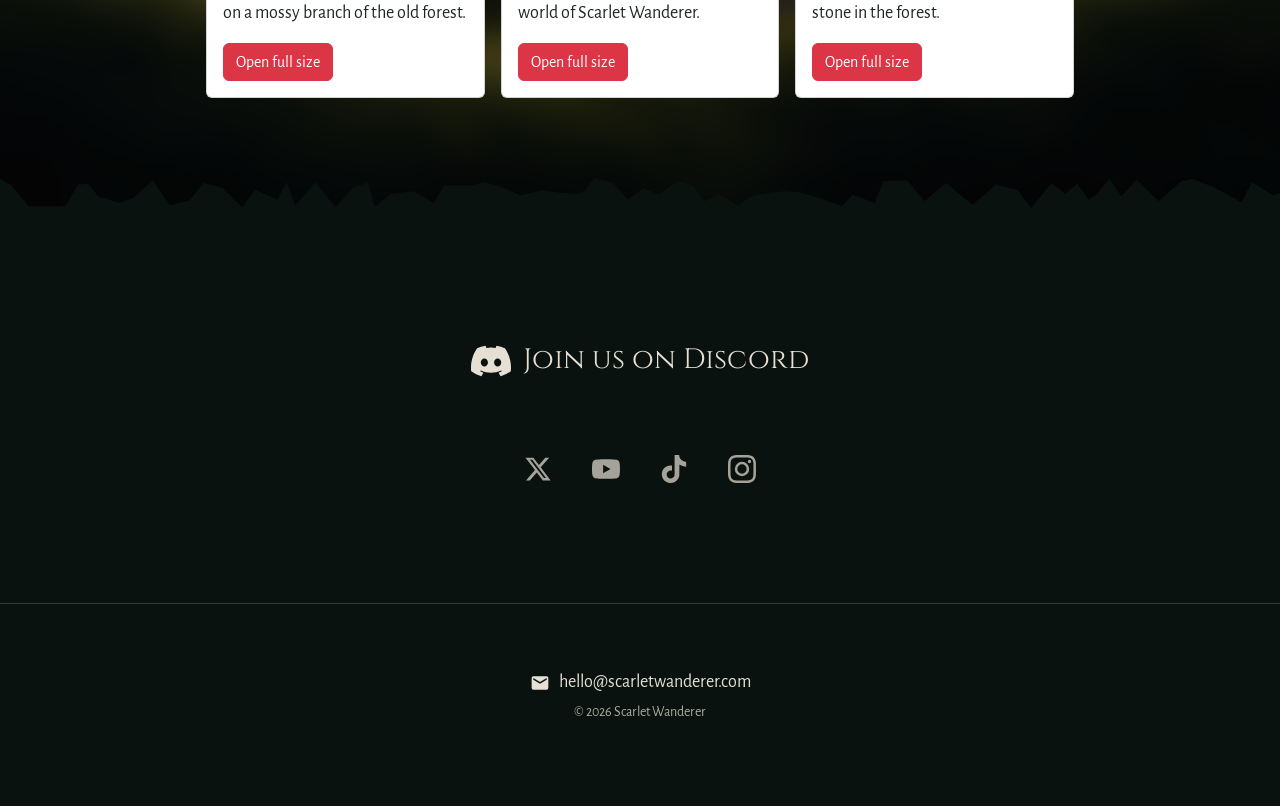
==== commit 9b51387f: "Use real Bootstrap 5.3 from CDN: native cards and buttons, no custom component CSS" ====
--- a/index.html
+++ b/index.html
@@ -10,6 +10,8 @@
   <!-- Шрифты: Cinzel для заголовков, Alegreya Sans для текста -->
   <link rel="stylesheet"
     href="https://fonts.googleapis.com/css2?family=Alegreya+Sans:ital@0;1&family=Cinzel:wght@600;700&display=swap">
+  <!-- Bootstrap 5.3 с CDN: нативные кнопки и карточки без своего кода -->
+  <link rel="stylesheet" href="https://cdn.jsdelivr.net/npm/bootstrap@5.3.3/dist/css/bootstrap.min.css">
   <link rel="stylesheet" href="css/style.css">
 </head>
 
@@ -91,8 +93,8 @@
         <h2>Gallery</h2>
       <div class="cards">
         <div class="card">
-          <img src="img/shot-01.jpg" class="card-img-top" alt="Scarlet Wanderer screenshot: the wanderer, a moth and a beetle">
-          <div class="card-body">
+          <img src="img/shot-01.jpg" class="card-img-top object-fit-cover" style="height: 200px" alt="Scarlet Wanderer screenshot: the wanderer, a moth and a beetle">
+          <div class="card-body text-start">
             <h5 class="card-title">Shot 01</h5>
             <p class="card-text">The wanderer, a moth and a beetle on a mossy branch of the old forest.</p>
             <a href="img/shot-01.jpg" class="btn btn-danger" target="_blank">Open full size</a>
@@ -100,8 +102,8 @@
         </div>
 
         <div class="card">
-          <img src="img/forest.jpg" class="card-img-top" alt="The old forest with giant trees">
-          <div class="card-body">
+          <img src="img/forest.jpg" class="card-img-top object-fit-cover" style="height: 200px" alt="The old forest with giant trees">
+          <div class="card-body text-start">
             <h5 class="card-title">The old forest</h5>
             <p class="card-text">Giant trees and quiet paths — the world of Scarlet Wanderer.</p>
             <a href="img/forest.jpg" class="btn btn-danger" target="_blank">Open full size</a>
@@ -109,8 +111,8 @@
         </div>
 
         <div class="card">
-          <img src="img/moss.png" class="card-img-top" alt="Soft moss covering the forest ground">
-          <div class="card-body">
+          <img src="img/moss.png" class="card-img-top object-fit-cover" style="height: 200px" alt="Soft moss covering the forest ground">
+          <div class="card-body text-start">
             <h5 class="card-title">Mossy grounds</h5>
             <p class="card-text">Soft moss covers every branch and stone in the forest.</p>
             <a href="img/moss.png" class="btn btn-danger" target="_blank">Open full size</a>
--- a/css/style.css
+++ b/css/style.css
@@ -69,15 +69,7 @@
   text-shadow: 0 2px 8px rgba(0, 0, 0, 0.9);
 }
 
-.btn {
-  padding: 12px 34px;
-  border: 2px solid var(--text);
-  border-radius: 4px;
-  font-family: var(--title-font);
-  letter-spacing: 0.12em;
-  background: rgba(0, 0, 0, 0.3);
-  transition: 0.3s;
-}
+/* Кнопки — только нативные классы Bootstrap (.btn, .btn-lg, .btn-outline-danger, .btn-danger), своих стилей нет */
 
 /* Полоса мха внизу экрана */
 .ground {
@@ -197,62 +189,7 @@
 /* ---------- Галерея: три карточки в ряд, на телефоне — в столбик ---------- */
 .cards { display: grid; grid-template-columns: repeat(3, 1fr); gap: 16px; }
 
-/* ---------- Карточка: классы Card с getbootstrap.com, перекрашены под тему сайта ---------- */
-.card {
-  display: flex;
-  flex-direction: column;
-  word-wrap: break-word;
-  background: #0e1a15;
-  border: 1px solid var(--line);
-  border-radius: 8px;
-  overflow: hidden;
-  box-shadow: 0 12px 30px rgba(0, 0, 0, 0.5); /* тень, чтобы карточки читались на размытом фоне */
-}
-
-.card-img-top { display: block; width: 100%; height: 180px; object-fit: cover; }
-
-.card-body { padding: 16px; text-align: left; }
-.card-title { margin: 0 0 8px; font-family: var(--title-font); font-size: 20px; }
-.card-text { margin: 0 0 12px; color: var(--dim); font-size: 16px; }
-
-/* ---------- Кнопки: классы Buttons с getbootstrap.com, перекрашены под сеттинг ---------- */
-
-/* Титульник: контурная btn-outline-danger btn-lg — алая, с тёплым свечением */
-.btn-outline-danger {
-  border-width: 1.5px;
-  border-color: var(--red);
-  background: rgba(214, 58, 46, 0.08);
-  color: #ef8378;
-  text-shadow: 0 0 12px rgba(229, 72, 59, 0.4);
-  box-shadow: 0 0 22px rgba(229, 72, 59, 0.15);
-}
-
-.btn-outline-danger:hover {
-  border-color: var(--red);
-  background: var(--red);
-  color: #fff;
-  text-shadow: none;
-  box-shadow: 0 0 34px rgba(229, 72, 59, 0.5);
-  transform: translateY(-2px);
-}
-
-.btn-lg { padding: 14px 42px; font-size: 19px; }
-
-/* В галерее: сплошная btn-danger — алая, светлеет и светится при наведении */
-.btn-danger {
-  padding: 10px 20px;
-  border-color: var(--red);
-  background: var(--red);
-  color: #fff;
-}
-
-.btn-danger:hover {
-  border-color: #ff6f61;
-  background: #ff6f61;
-  color: #fff;
-  box-shadow: 0 0 24px rgba(229, 72, 59, 0.45);
-  transform: translateY(-2px);
-}
+/* ---------- Карточки и кнопки — нативный Bootstrap с CDN, своих стилей нет ---------- */
 
 @media (max-width: 720px) {
   .cards { grid-template-columns: 1fr; }
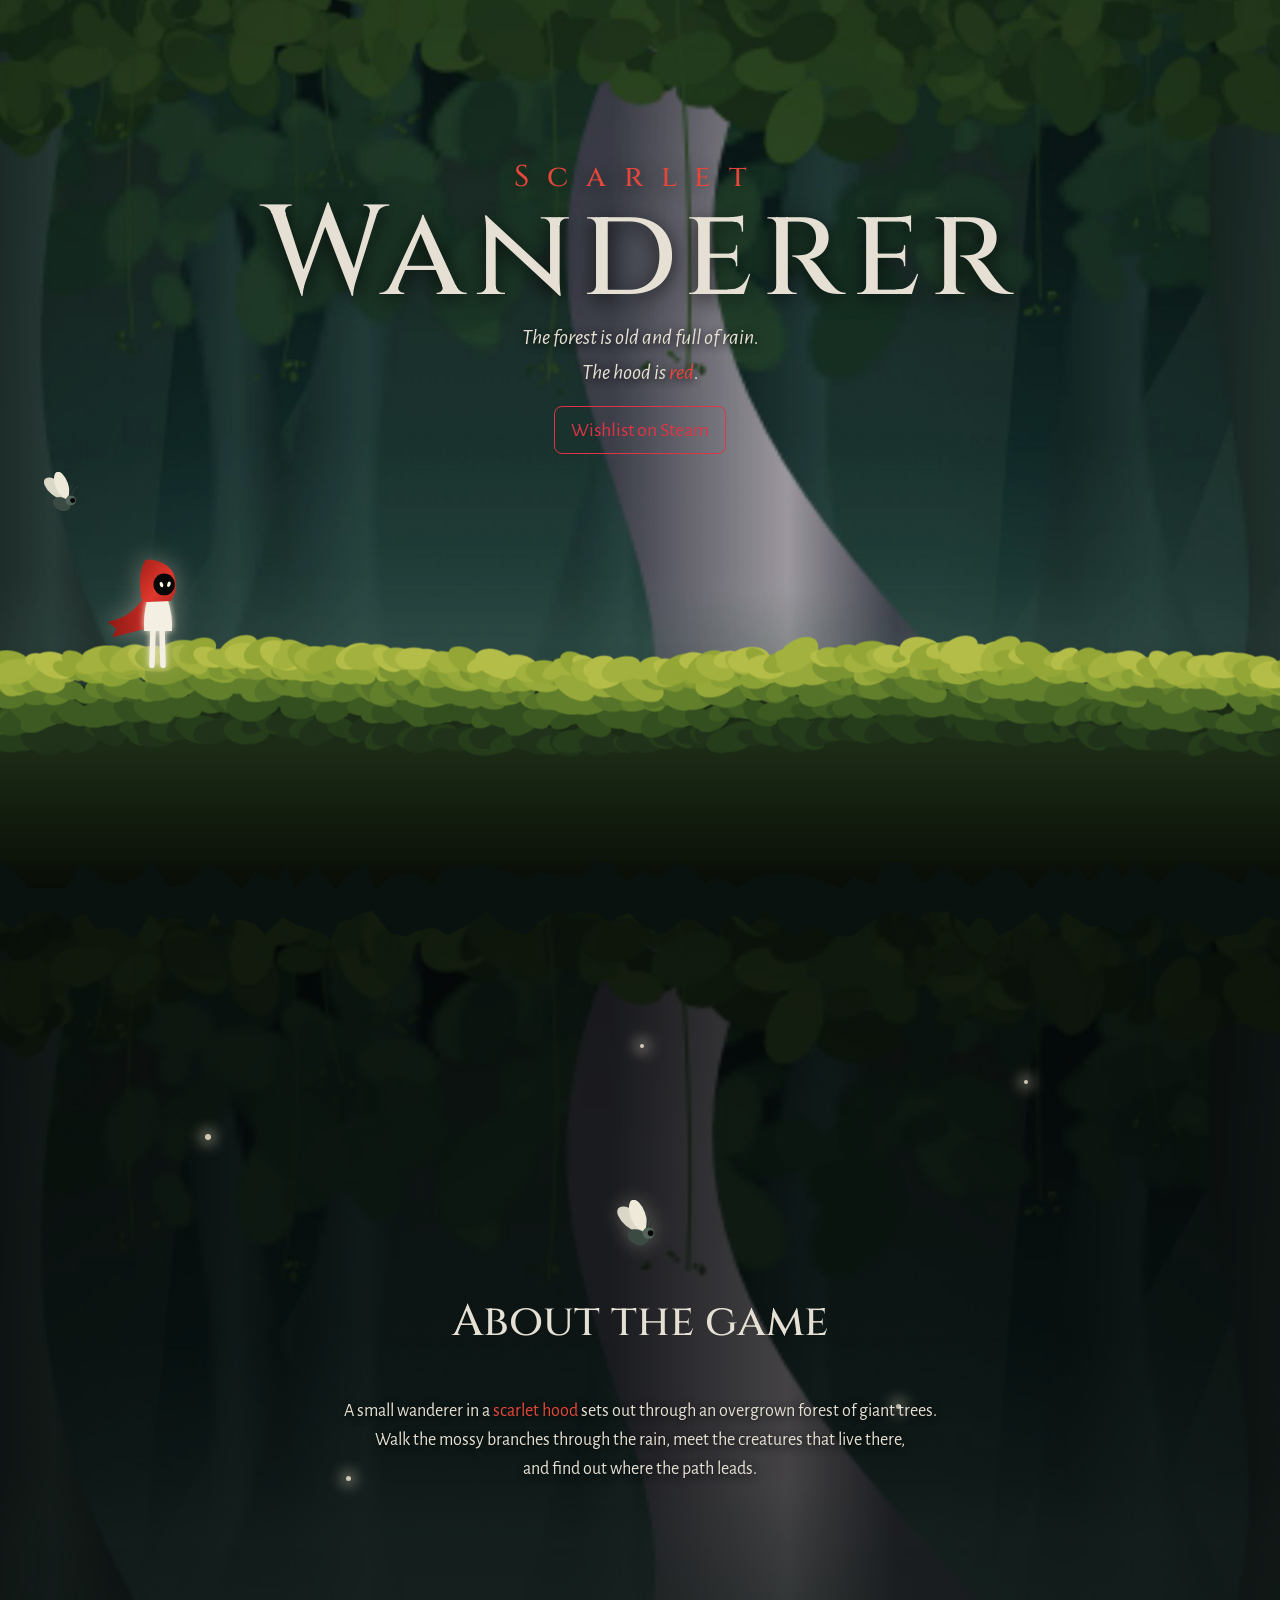
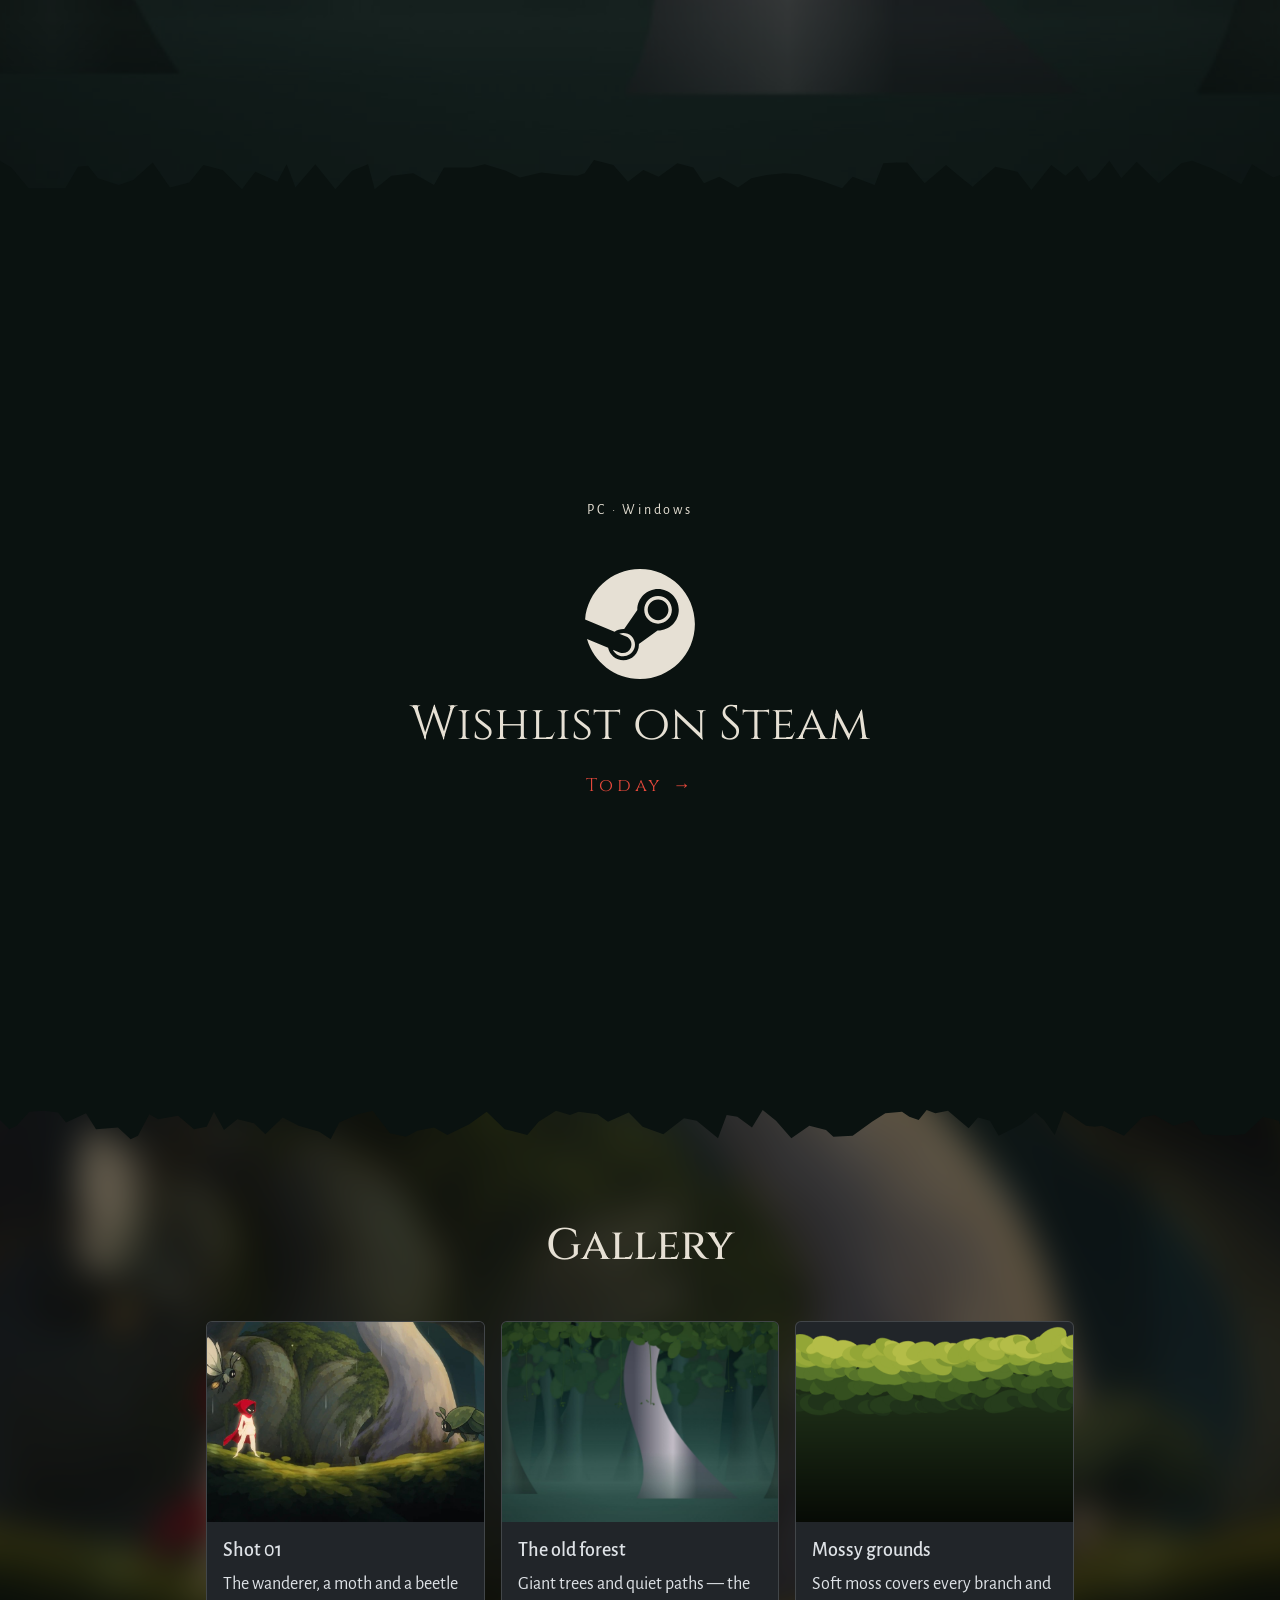
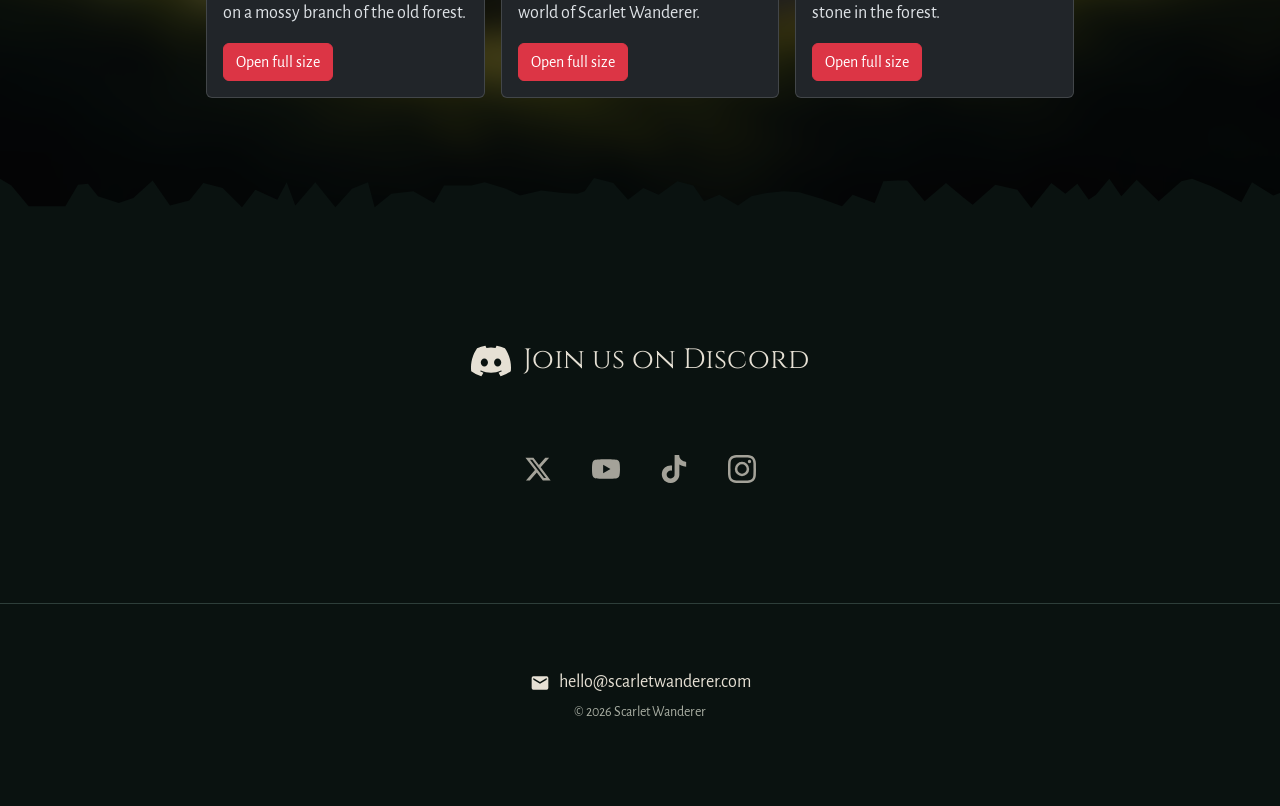
==== commit a49526eb: "Enable Bootstrap native dark mode (data-bs-theme=dark): dark cards fitting the setting" ====
--- a/index.html
+++ b/index.html
@@ -1,5 +1,5 @@
 <!DOCTYPE html>
-<html lang="en">
+<html lang="en" data-bs-theme="dark">
 
 <head>
   <meta charset="UTF-8">
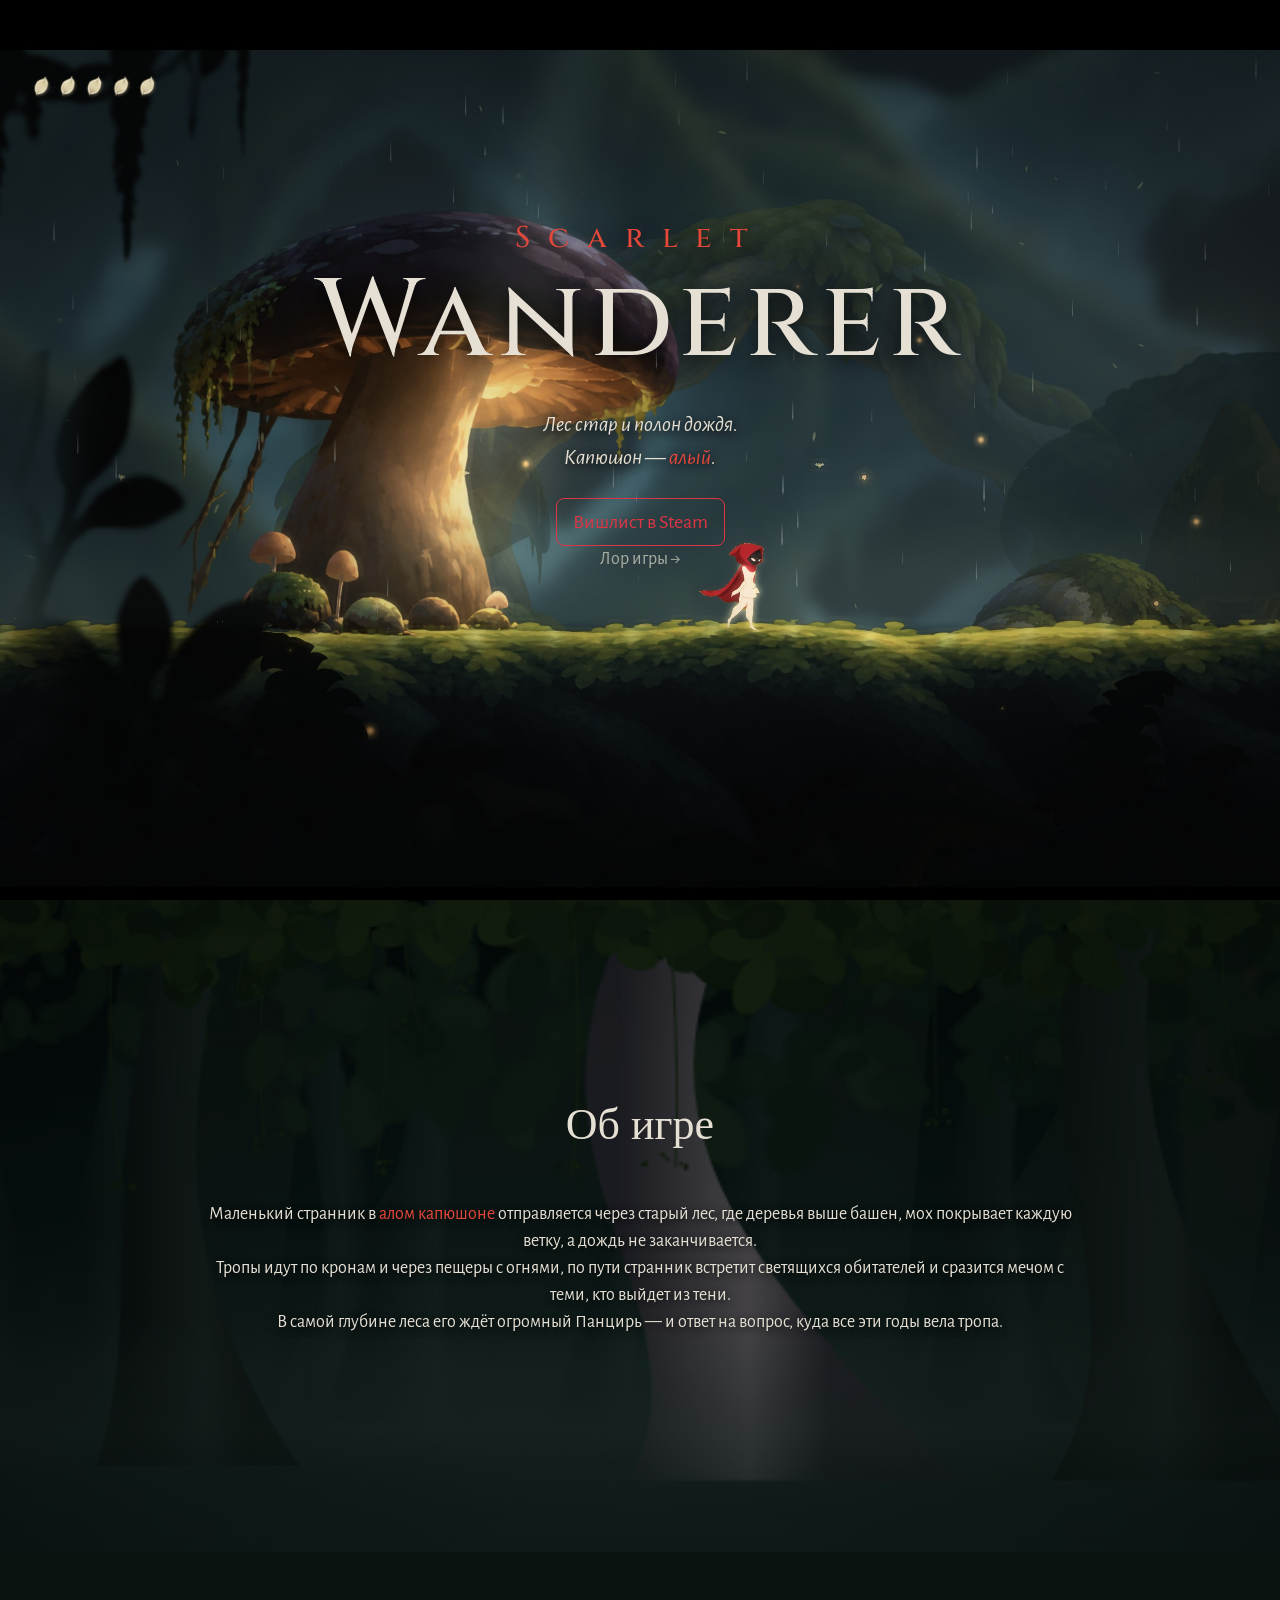
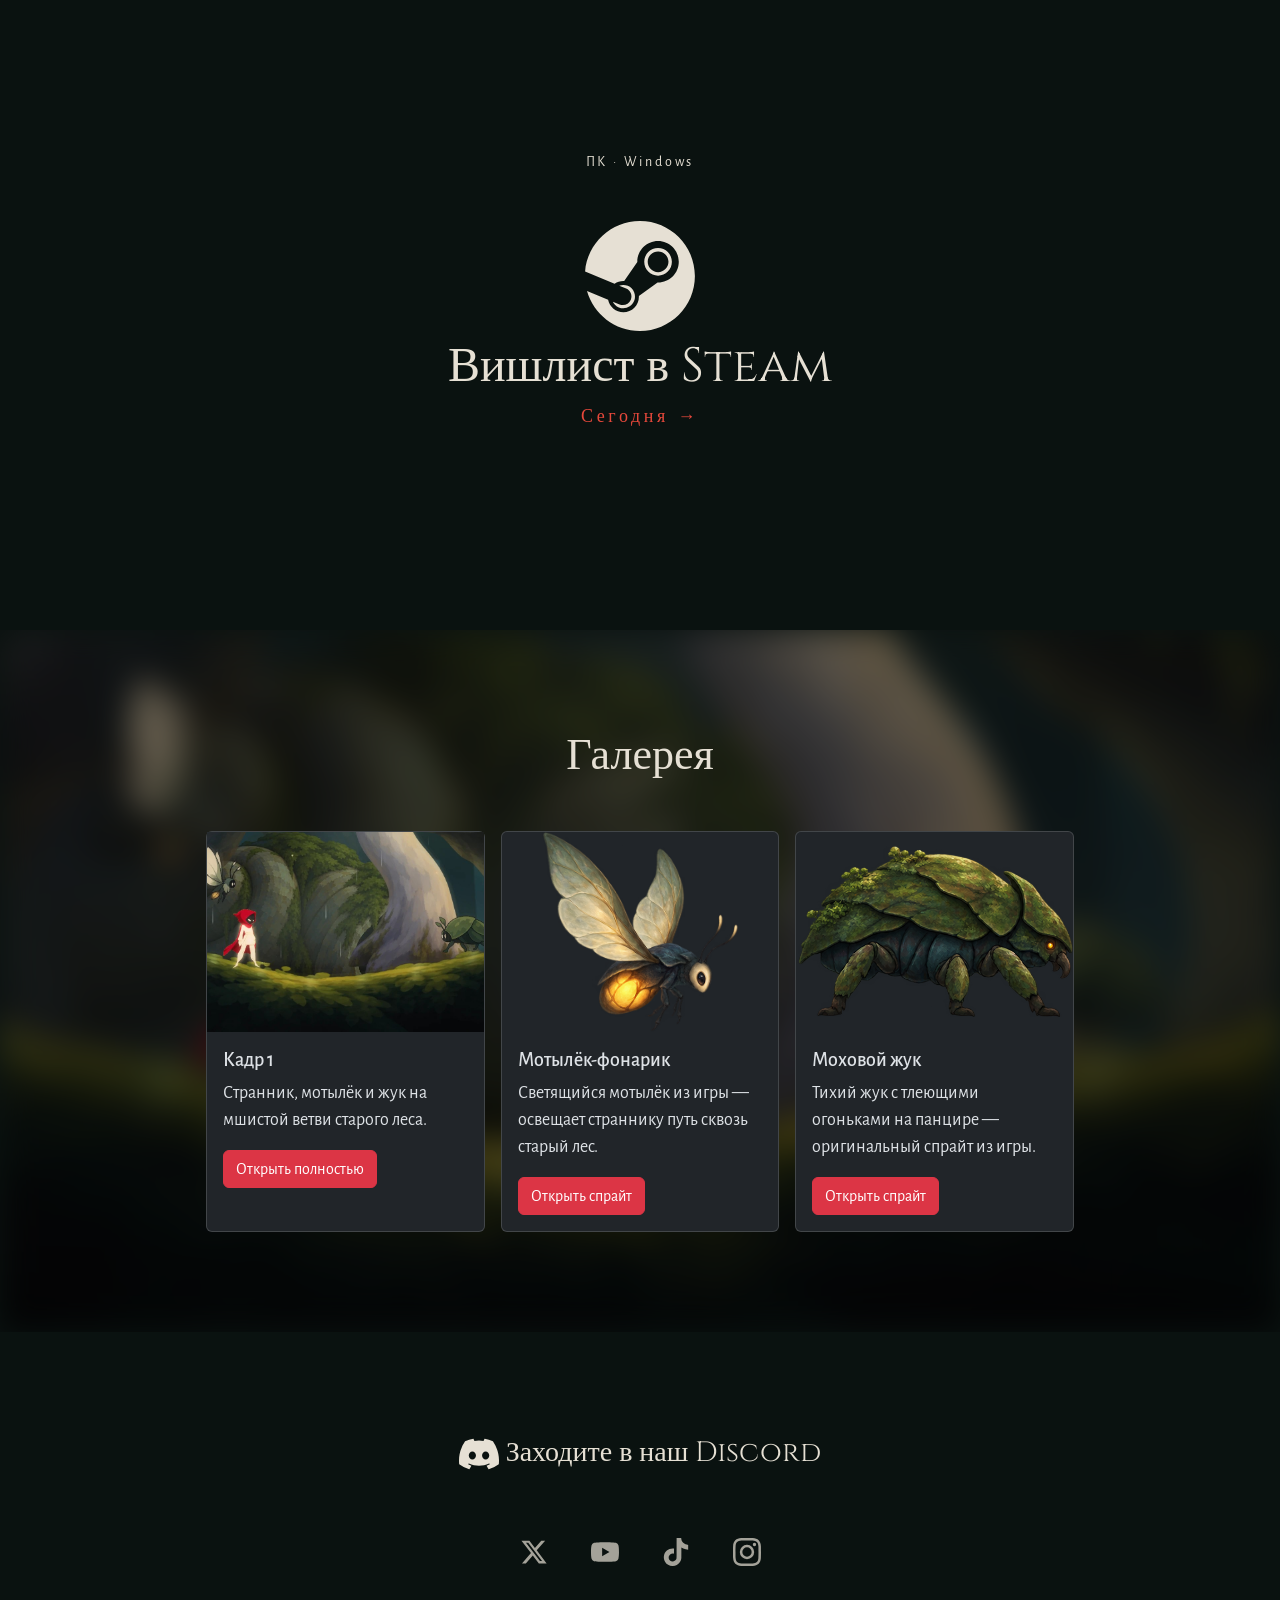
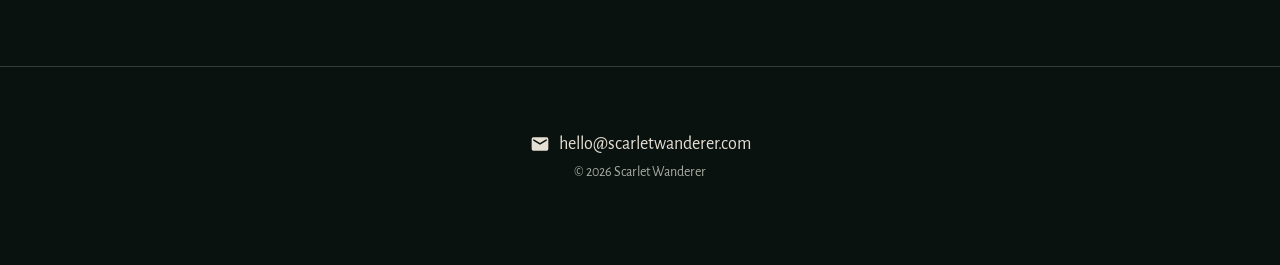
==== commit 4644cbed: "Add lore page with game sprites, new hero shot, Russian text, school-simple CSS" ====
--- a/index.html
+++ b/index.html
@@ -1,152 +1,123 @@
 <!DOCTYPE html>
-<html lang="en" data-bs-theme="dark">
-
+<html lang="ru" data-bs-theme="dark">
 <head>
   <meta charset="UTF-8">
   <meta name="viewport" content="width=device-width, initial-scale=1">
-  <title>Scarlet Wanderer</title>
-  <meta name="description" content="Scarlet Wanderer: a PC game about a small wanderer in a scarlet hood.">
-  <link rel="icon" href="img/favicon.svg">
-  <!-- Шрифты: Cinzel для заголовков, Alegreya Sans для текста -->
-  <link rel="stylesheet"
-    href="https://fonts.googleapis.com/css2?family=Alegreya+Sans:ital@0;1&family=Cinzel:wght@600;700&display=swap">
-  <!-- Bootstrap 5.3 с CDN: нативные кнопки и карточки без своего кода -->
+  <title>Scarlet Wanderer — игра о страннике в алом капюшоне</title>
+  <link rel="icon" href="img/favicon-game.png">
+  <link rel="stylesheet" href="https://fonts.googleapis.com/css2?family=Alegreya+Sans:ital@0;1&family=Cinzel:wght@600;700&display=swap">
+  <!-- шрифты и бутстрап с CDN -->
   <link rel="stylesheet" href="https://cdn.jsdelivr.net/npm/bootstrap@5.3.3/dist/css/bootstrap.min.css">
-  <link rel="stylesheet" href="css/style.css">
+  <link rel="stylesheet" href="css/stili.css">
 </head>
-
 <body>
 
-  <!-- 1. ГЛАВНЫЙ ЭКРАН: фон, название, земля и герой -->
+  <!-- шапка -->
   <header class="hero">
-    <img class="hero-bg" src="img/forest.jpg" alt="">
-
+    <img src="img/hero-shot.jpg" class="hero-foto" alt="">
     <h1 class="title">
-      <span class="title-small">Scarlet</span>
-      <span class="title-big">Wanderer</span>
+      <span class="word1">Scarlet</span>
+      <span class="word2">Wanderer</span>
     </h1>
-    <p class="tagline">
-      The forest is old and full of rain.<br>
-      The hood is <span class="red">red</span>.
+    <p class="slogan">
+      Лес стар и полон дождя.<br>
+      Капюшон — <b class="krasniy">алый</b>.
     </p>
-    <!-- ЗАМЕНИТЬ: ссылка на страницу игры в Steam. Кнопка: btn-outline-danger btn-lg с getbootstrap.com/docs/5.3/components/buttons/ -->
-    <a class="btn btn-outline-danger btn-lg" href="https://store.steampowered.com/search/?term=Scarlet+Wanderer" target="_blank">
-      Wishlist on Steam
+    <a href="https://store.steampowered.com/search/?term=Scarlet+Wanderer" target="_blank" class="btn btn-outline-danger btn-lg">
+      Вишлист в Steam
     </a>
-
-    <img class="ground" src="img/moss.png" alt="">
-
-    <!-- Персонаж и мотылёк. Их двигают CSS-анимации в style.css -->
-    <div class="player">
-      <img class="moth" src="img/moth.svg" alt="">
-      <img class="hero-img" src="img/hero.svg" alt="The wanderer in a red hood">
-    </div>
-
-    <img class="tear tear-bottom" src="img/tear-bottom.svg" alt="">
+    <br>
+    <a href="lore.html" class="ssilka">Лор игры →</a>
   </header>
 
   <main>
-    <!-- 2. ОБ ИГРЕ: отдельный кадр-сцена на весь экран — лес, мох, герой, мотылёк и светлячки -->
-    <section class="about-band">
-      <img class="about-bg" src="img/forest.jpg" alt="">
-      <img class="tear tear-top" src="img/tear-top.svg" alt="">
 
-      <!-- Светлячки: неподвижные тёплые огоньки в воздухе -->
-      <span class="firefly" style="left: 16%; top: 26%;"></span>
-      <span class="firefly" style="left: 80%; top: 20%; width: 4px; height: 4px;"></span>
-      <span class="firefly" style="left: 70%; top: 56%; width: 5px; height: 5px;"></span>
-      <span class="firefly" style="left: 27%; top: 64%; width: 5px; height: 5px;"></span>
-      <span class="firefly" style="left: 50%; top: 16%; width: 4px; height: 4px;"></span>
-
-      <div class="section about">
-        <img class="about-moth" src="img/moth.svg" alt="">
-        <h2>About the game</h2>
-        <!-- ЗАМЕНИТЬ: настоящее описание игры -->
-        <p>
-          A small wanderer in a <span class="red">scarlet hood</span> sets out through an overgrown forest of giant
-          trees.<br>
-          Walk the mossy branches through the rain, meet the creatures that live there,<br>
-          and find out where the path leads.
+    <!-- об игре -->
+    <section class="about">
+      <img src="img/forest.jpg" class="about-foto" alt="">
+      <div class="blok">
+        <h2>Об игре</h2>
+        <p class="about-text">
+          Маленький странник в <b class="krasniy">алом капюшоне</b> отправляется через старый лес,
+          где деревья выше башен, мох покрывает каждую ветку, а дождь не заканчивается.<br>
+          Тропы идут по кронам и через пещеры с огнями, по пути странник встретит светящихся
+          обитателей и сразится мечом с теми, кто выйдет из тени.<br>
+          В самой глубине леса его ждёт огромный Панцирь — и ответ на вопрос,
+          куда все эти годы вела тропа.
         </p>
       </div>
-
-      <img class="tear tear-bottom" src="img/tear-bottom.svg" alt="">
     </section>
 
-    <!-- Вишлист в Steam: отдельный кадр на весь экран -->
-    <section class="section wishlist">
-      <p class="platform">PC <span class="dot">·</span> Windows</p>
-      <a class="steam" href="https://store.steampowered.com/search/?term=Scarlet+Wanderer" target="_blank">
-        <img src="img/icons/steam.svg" alt="">
-        <span class="steam-text">Wishlist on Steam</span>
-        <span class="steam-today">Today →</span>
+
+    <!-- вишлист -->
+    <section class="wishlist">
+      <p class="pc">ПК · Windows</p>
+      <a href="https://store.steampowered.com/search/?term=Scarlet+Wanderer" target="_blank" class="steam">
+        <img src="img/icons/steam.svg" class="steam-ico" alt="">
+        <span class="steam-text">Вишлист в Steam</span>
+        <span class="steam-segodnya">Сегодня →</span>
       </a>
     </section>
 
-    <!-- 3. ГАЛЕРЕЯ: полоса с размытым кадром из игры на фоне и рваными краями сверху и снизу.
-         Внутри — три карточки Card с сайта Bootstrap (getbootstrap.com/docs/5.3/components/card/).
-         Чтобы добавить карточку, скопируйте блок <div class="card">…</div> и положите картинку в img/ -->
-    <section class="gallery-band">
-      <img class="gallery-bg" src="img/shot-01.jpg" alt="">
-      <img class="tear tear-top" src="img/tear-top.svg" alt="">
-      <div class="section">
-        <h2>Gallery</h2>
-      <div class="cards">
-        <div class="card">
-          <img src="img/shot-01.jpg" class="card-img-top object-fit-cover" style="height: 200px" alt="Scarlet Wanderer screenshot: the wanderer, a moth and a beetle">
-          <div class="card-body text-start">
-            <h5 class="card-title">Shot 01</h5>
-            <p class="card-text">The wanderer, a moth and a beetle on a mossy branch of the old forest.</p>
-            <a href="img/shot-01.jpg" class="btn btn-danger" target="_blank">Open full size</a>
+    <!-- галерея (карточки с бутстрапа) -->
+    <section class="gallery">
+      <img src="img/shot-01.jpg" class="gallery-foto" alt="">
+      <div class="blok">
+        <h2>Галерея</h2>
+        <div class="cards">
+          <div class="card">
+            <img src="img/shot-01.jpg" class="card-foto" alt="скриншот игры">
+            <div class="card-body text-start">
+              <h5 class="card-title">Кадр 1</h5>
+              <p class="card-text">Странник, мотылёк и жук на мшистой ветви старого леса.</p>
+              <a href="img/shot-01.jpg" target="_blank" class="btn btn-danger">Открыть полностью</a>
+            </div>
+          </div>
+
+          <div class="card">
+            <img src="img/moth-game.png" class="card-foto" alt="мотылёк из игры">
+            <div class="card-body text-start">
+              <h5 class="card-title">Мотылёк-фонарик</h5>
+              <p class="card-text">Светящийся мотылёк из игры — освещает страннику путь сквозь старый лес.</p>
+              <a href="img/moth-game.png" target="_blank" class="btn btn-danger">Открыть спрайт</a>
+            </div>
+          </div>
+
+          <div class="card">
+            <img src="img/beetle-game.png" class="card-foto" alt="жук из игры">
+            <div class="card-body text-start">
+              <h5 class="card-title">Моховой жук</h5>
+              <p class="card-text">Тихий жук с тлеющими огоньками на панцире — оригинальный спрайт из игры.</p>
+              <a href="img/beetle-game.png" target="_blank" class="btn btn-danger">Открыть спрайт</a>
+            </div>
           </div>
         </div>
-
-        <div class="card">
-          <img src="img/forest.jpg" class="card-img-top object-fit-cover" style="height: 200px" alt="The old forest with giant trees">
-          <div class="card-body text-start">
-            <h5 class="card-title">The old forest</h5>
-            <p class="card-text">Giant trees and quiet paths — the world of Scarlet Wanderer.</p>
-            <a href="img/forest.jpg" class="btn btn-danger" target="_blank">Open full size</a>
-          </div>
-        </div>
-
-        <div class="card">
-          <img src="img/moss.png" class="card-img-top object-fit-cover" style="height: 200px" alt="Soft moss covering the forest ground">
-          <div class="card-body text-start">
-            <h5 class="card-title">Mossy grounds</h5>
-            <p class="card-text">Soft moss covers every branch and stone in the forest.</p>
-            <a href="img/moss.png" class="btn btn-danger" target="_blank">Open full size</a>
-          </div>
-        </div>
-        </div>
       </div>
-      <img class="tear tear-bottom" src="img/tear-bottom.svg" alt="">
     </section>
 
-    <!-- 4. СООБЩЕСТВО: ЗАМЕНИТЬ ссылки на свои -->
-    <section class="section community">
-      <a class="discord" href="https://discord.gg/" target="_blank">
-        <img src="img/icons/discord.svg" alt="">
-        <span>Join us on Discord</span>
+    <!-- сообщество -->
+    <section class="community">
+      <a href="https://discord.gg/" target="_blank" class="discord">
+        <img src="img/icons/discord.svg" class="discord-ico" alt="">
+        <span>Заходите в наш Discord</span>
       </a>
-      <div class="socials">
-        <a href="https://x.com/" target="_blank"><img src="img/icons/x.svg" alt="X"></a>
-        <a href="https://www.youtube.com/" target="_blank"><img src="img/icons/youtube.svg" alt="YouTube"></a>
-        <a href="https://www.tiktok.com/" target="_blank"><img src="img/icons/tiktok.svg" alt="TikTok"></a>
-        <a href="https://www.instagram.com/" target="_blank"><img src="img/icons/instagram.svg" alt="Instagram"></a>
+      <div class="seti">
+        <a href="https://x.com/" target="_blank"><img src="img/icons/x.svg" class="seti-ico" alt="X"></a>
+        <a href="https://www.youtube.com/" target="_blank"><img src="img/icons/youtube.svg" class="seti-ico" alt="YouTube"></a>
+        <a href="https://www.tiktok.com/" target="_blank"><img src="img/icons/tiktok.svg" class="seti-ico" alt="TikTok"></a>
+        <a href="https://www.instagram.com/" target="_blank"><img src="img/icons/instagram.svg" class="seti-ico" alt="Instagram"></a>
       </div>
     </section>
   </main>
 
-  <!-- 5. ПОДВАЛ -->
+  <!-- подвал -->
   <footer class="footer">
     <p>
-      <img class="mail" src="img/icons/mail.svg" alt="">
-      <!-- ЗАМЕНИТЬ: почта для связи -->
+      <img src="img/icons/mail.svg" class="pochta" alt="">
       <span>hello@scarletwanderer.com</span><br>
-      <span class="copy">© 2026 Scarlet Wanderer</span>
+      <span class="copirait">© 2026 Scarlet Wanderer</span>
     </p>
   </footer>
+
 </body>
-
 </html>
--- a/css/stili.css
+++ b/css/stili.css
@@ -0,0 +1,76 @@
+/* общее */
+html, body { height: 100%; }
+body {
+  margin: 0;
+  background: #0a1210;
+  color: #e6e0d4;
+  font-family: "Alegreya Sans", Arial, sans-serif;
+  font-size: 18px;
+  text-align: center;
+}
+a { color: #e6e0d4; text-decoration: none; }
+img { max-width: 100%; }
+h2 { font-family: "Cinzel", Georgia, serif; font-size: 44px; margin: 0 0 48px; }
+.krasniy { color: #e5483b !important; font-weight: normal; }
+
+.hero-foto, .about-foto, .gallery-foto {
+  position: absolute;
+  top: 0;
+  left: 0;
+  width: 100%;
+  height: 100%;
+  object-fit: cover;
+}
+
+.blok { max-width: 900px; margin: 0 auto; padding: 100px 16px; }
+
+/* шапка */
+.hero { position: relative; height: 100%; padding: 220px 16px 0; }
+.title, .slogan, .hero .btn { position: relative; z-index: 2; }
+.title { margin: 0; font-family: "Cinzel", Georgia, serif; text-shadow: 0 4px 20px rgba(0,0,0,0.8); }
+.word1 { display: block; font-size: 30px; letter-spacing: 0.6em; color: #e5483b; }
+.word2 { display: block; font-size: 110px; letter-spacing: 0.06em; }
+.slogan { margin: 20px 0 0; font-style: italic; font-size: 22px; text-shadow: 0 2px 8px rgba(0,0,0,0.9); }
+.hero .btn { margin-top: 24px; }
+
+/* об игре */
+.about { position: relative; }
+.about-foto { filter: brightness(0.35); }
+.about .blok { position: relative; z-index: 2; padding: 200px 16px; }
+.about-text { text-shadow: 0 2px 8px rgba(0,0,0,0.8); }
+
+/* вишлист */
+.wishlist { max-width: 900px; margin: 0 auto; padding: 200px 16px; }
+.pc { font-size: 14px; letter-spacing: 0.2em; margin: 0 0 48px; }
+.steam-ico { width: 110px; }
+.steam-text { display: block; font-family: "Cinzel", Georgia, serif; font-size: 48px; }
+.steam-segodnya { display: block; font-family: "Cinzel", Georgia, serif; color: #e5483b; letter-spacing: 0.2em; }
+
+/* галерея */
+.gallery { position: relative; overflow: hidden; }
+.gallery-foto { filter: blur(16px) brightness(0.45); }
+.gallery .blok { position: relative; z-index: 2; }
+.cards { display: flex; gap: 16px; text-align: left; }
+.cards .card { flex: 1; }
+.card-foto { display: block; width: 100%; height: 200px; object-fit: contain; }
+.cards .card:first-child .card-foto { object-fit: cover; }
+
+/* сообщество */
+.community { max-width: 900px; margin: 0 auto; padding: 100px 16px; }
+.discord { font-family: "Cinzel", Georgia, serif; font-size: 28px; }
+.discord-ico { width: 40px; vertical-align: middle; }
+.seti { margin-top: 64px; }
+.seti a { margin: 0 20px; }
+.seti-ico { width: 28px; opacity: 0.7; }
+.seti a:hover img { opacity: 1; }
+
+/* подвал */
+.footer { border-top: 1px solid #2e3e3a; padding: 64px 16px; }
+.pochta { width: 20px; vertical-align: middle; margin-right: 6px; }
+.copirait { font-size: 14px; color: #a9aea3; }
+
+/* страница лора */
+.lore-title { margin: 0 0 48px; font-family: "Cinzel", Georgia, serif; font-size: 80px; position: relative; z-index: 2; }
+.ssilka { position: relative; z-index: 2; color: #a9aea3; }
+.geroy { width: 200px; margin: 0 8px; vertical-align: middle; }
+.grib { width: 180px; margin: 0 20px; vertical-align: middle; }
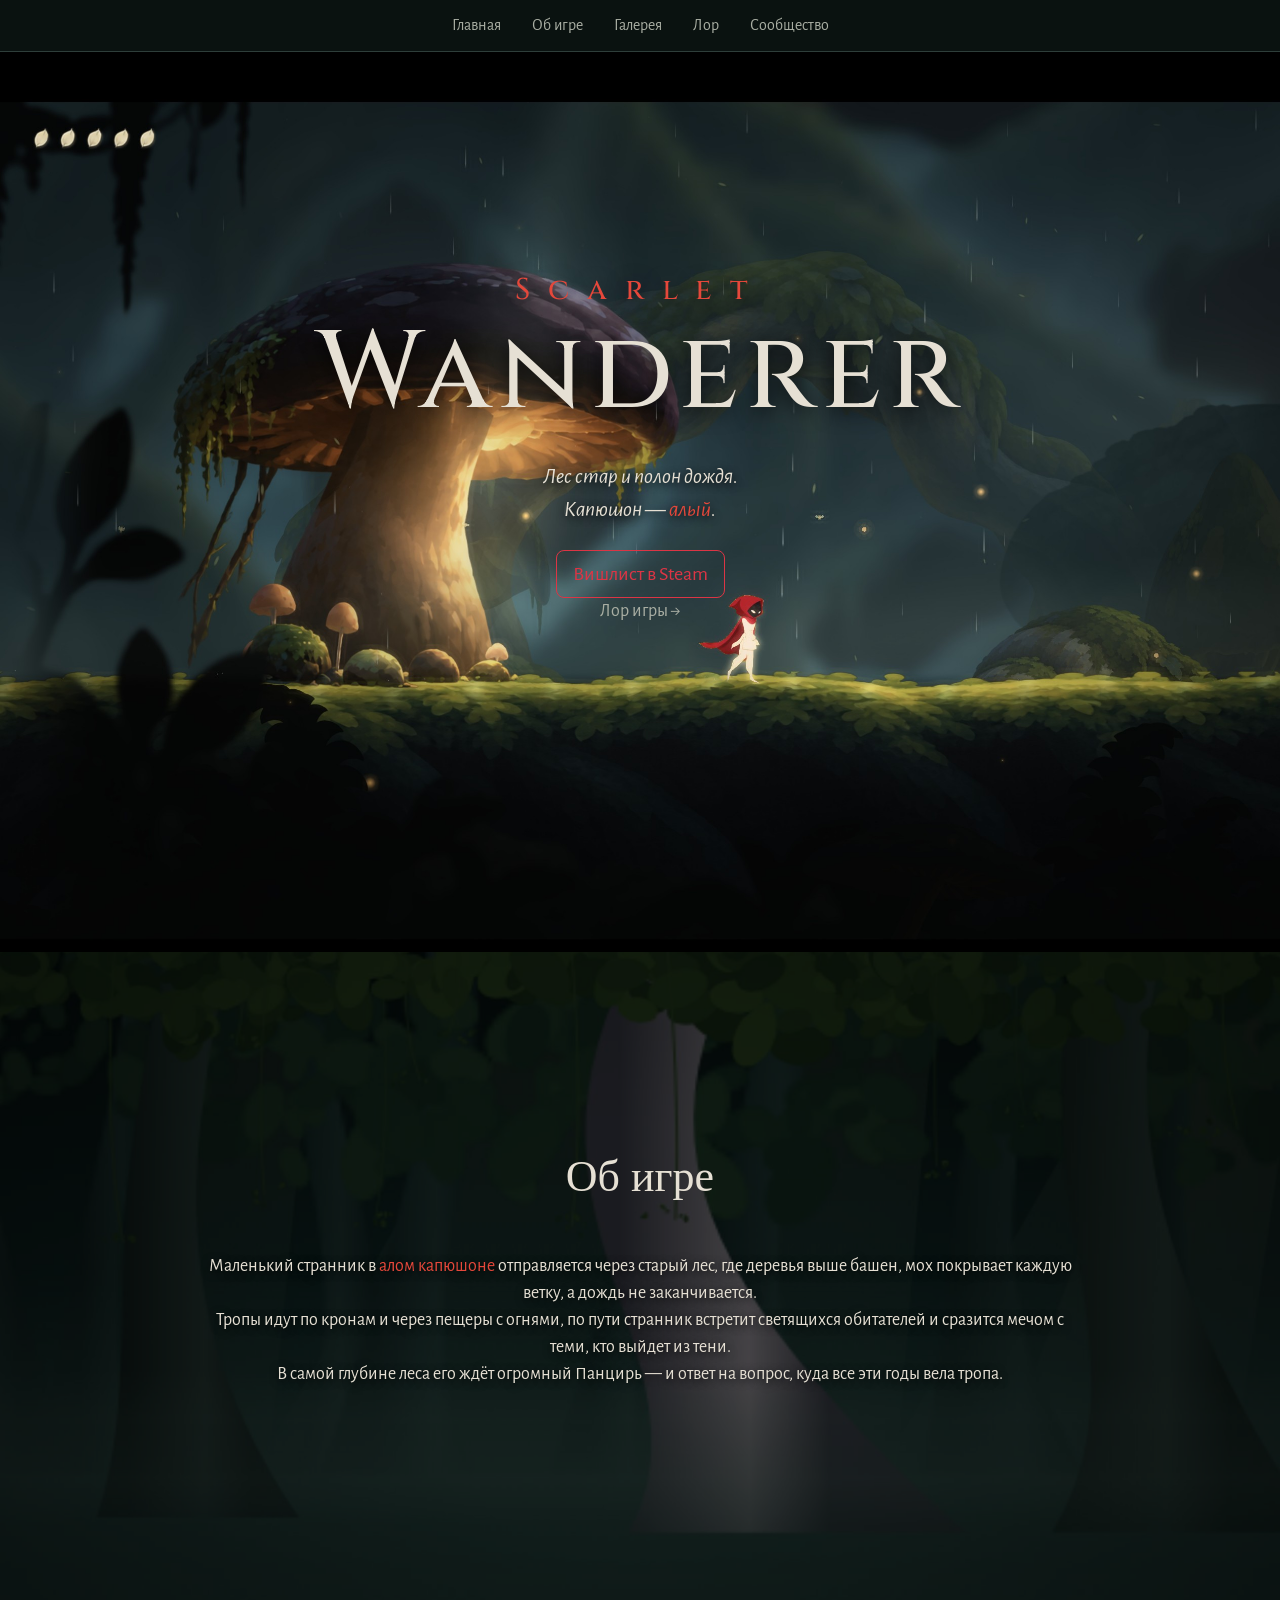
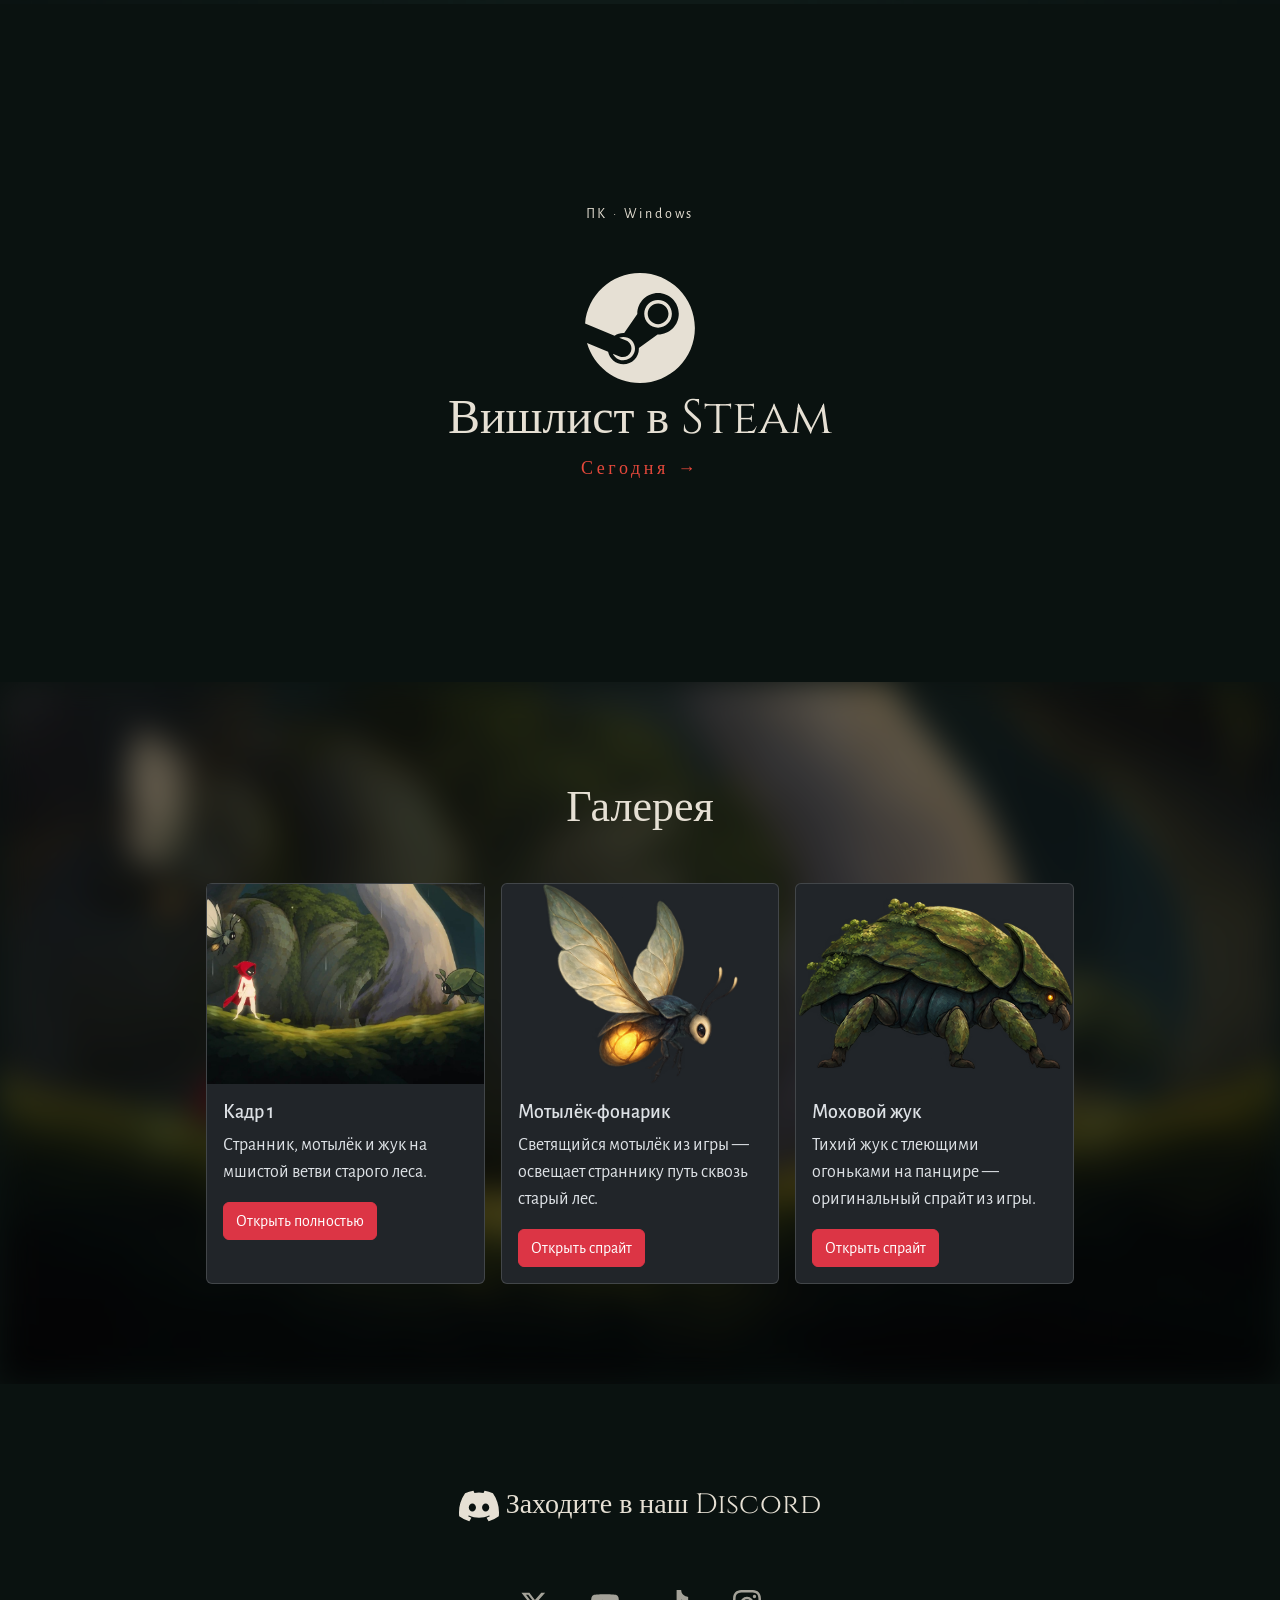
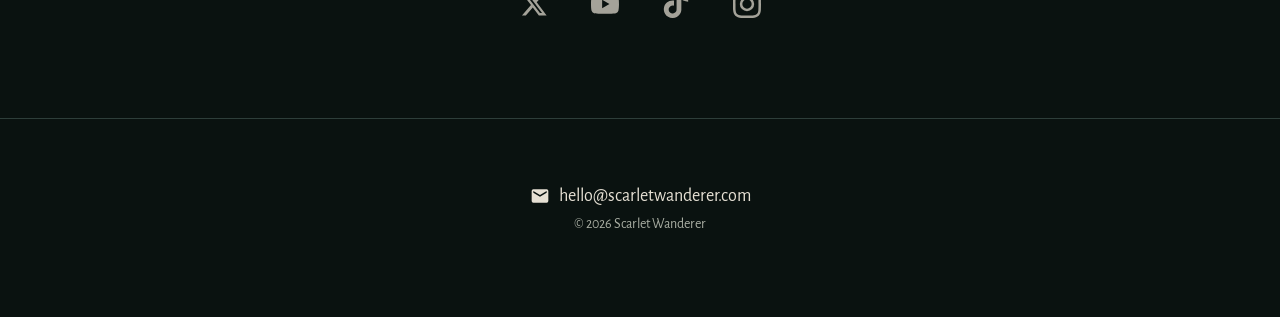
==== commit 92c058c0: "Add simple top menu with links to sections and lore page" ====
--- a/index.html
+++ b/index.html
@@ -11,6 +11,15 @@
   <link rel="stylesheet" href="css/stili.css">
 </head>
 <body>
+
+<!-- меню -->
+<nav class="menu">
+  <a href="index.html">Главная</a>
+  <a href="#about">Об игре</a>
+  <a href="#gallery">Галерея</a>
+  <a href="lore.html">Лор</a>
+  <a href="#community">Сообщество</a>
+</nav>
 
   <!-- шапка -->
   <header class="hero">
@@ -33,7 +42,7 @@
   <main>
 
     <!-- об игре -->
-    <section class="about">
+    <section class="about" id="about">
       <img src="img/forest.jpg" class="about-foto" alt="">
       <div class="blok">
         <h2>Об игре</h2>
@@ -60,7 +69,7 @@
     </section>
 
     <!-- галерея (карточки с бутстрапа) -->
-    <section class="gallery">
+    <section class="gallery" id="gallery">
       <img src="img/shot-01.jpg" class="gallery-foto" alt="">
       <div class="blok">
         <h2>Галерея</h2>
@@ -96,7 +105,7 @@
     </section>
 
     <!-- сообщество -->
-    <section class="community">
+    <section class="community" id="community">
       <a href="https://discord.gg/" target="_blank" class="discord">
         <img src="img/icons/discord.svg" class="discord-ico" alt="">
         <span>Заходите в наш Discord</span>
--- a/css/stili.css
+++ b/css/stili.css
@@ -23,6 +23,11 @@
 }
 
 .blok { max-width: 900px; margin: 0 auto; padding: 100px 16px; }
+
+/* меню */
+.menu { padding: 12px 16px; background: #0a1210; border-bottom: 1px solid #2e3e3a; }
+.menu a { margin: 0 14px; color: #a9aea3; font-size: 16px; }
+.menu a:hover { color: #e6e0d4; }
 
 /* шапка */
 .hero { position: relative; height: 100%; padding: 220px 16px 0; }
